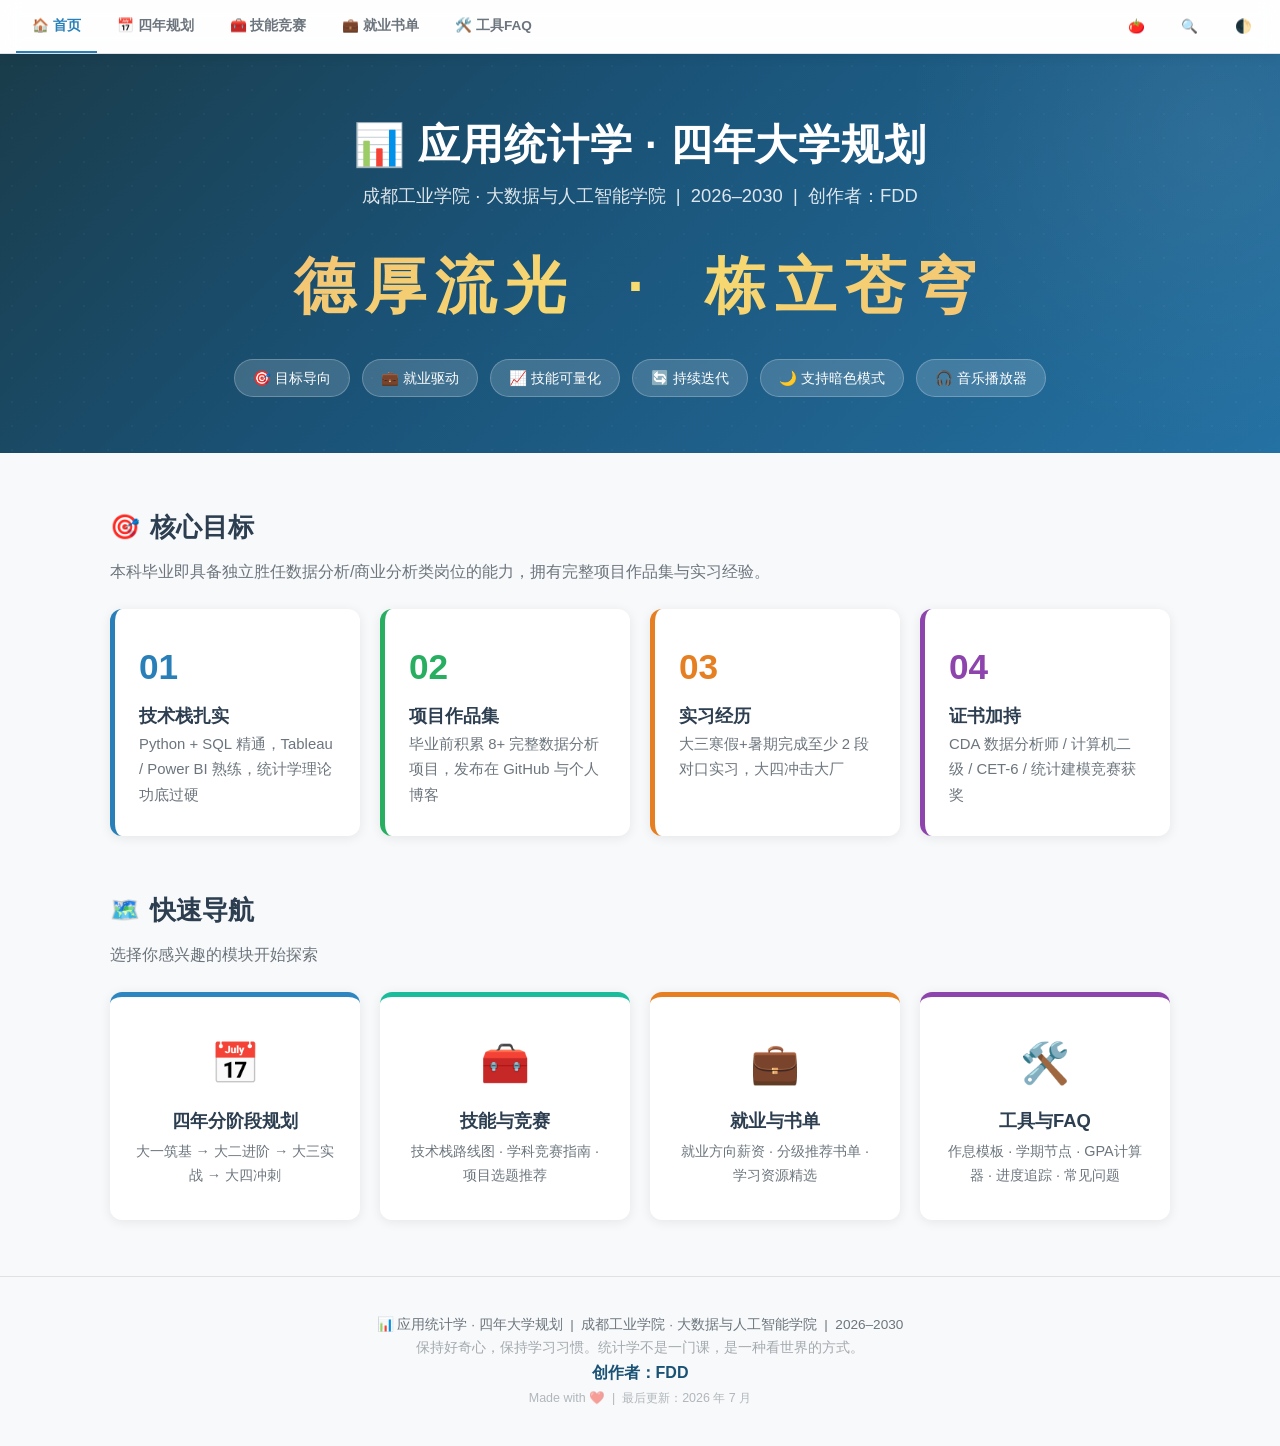
==== index.html @ 623416ef "替换YouTube音乐播放器为番茄钟 — 国内可用 - 删除 js/music-player.js（YouTube 国内被墙） - 新增 js/pomodoro.js：25min专注+5min短休+1" ====
<!DOCTYPE html>
<html lang="zh-CN" data-theme="light">
<head>
<meta charset="UTF-8">
<meta name="viewport" content="width=device-width, initial-scale=1.0">
<title>首页 | 成都工业学院 · 应用统计学四年规划</title>
<meta name="description" content="成都工业学院应用统计学专业四年大学规划，涵盖课程、技能、竞赛、就业等全方位规划">
<meta property="og:title" content="应用统计学四年规划 | CDTU">
<meta property="og:description" content="成都工业学院应用统计学专业四年大学规划">
<meta property="og:type" content="website">
<meta name="theme-color" content="#1a5276">
<link rel="manifest" href="manifest.json">
<link rel="icon" href="data:image/svg+xml,%3Csvg xmlns=%22http://www.w3.org/2000/svg%22 viewBox=%220 0 32 32%22%3E%3Ctext y=%2226%22 font-size=%2226%22%3E📊%3C/text%3E%3C/svg%3E">
<link rel="stylesheet" href="css/base.css">
<link rel="stylesheet" href="css/components.css">
<link rel="stylesheet" href="css/animations.css">
<script>(function(){var t=localStorage.getItem("cdtu-theme")||(window.matchMedia("(prefers-color-scheme: dark)").matches?"dark":"light");document.documentElement.setAttribute("data-theme",t);})()</script>
</head>
<body data-page="home">
<a href="#main-content" class="skip-link">跳到主要内容</a>
<nav class="nav" id="app-nav"></nav>
<div id="app-reading-bar"></div>
<main id="main-content">
<div id="app-breadcrumb"></div>

<header class="hero">
  <h1>📊 应用统计学 · 四年大学规划</h1>
  <p class="subtitle">成都工业学院 · 大数据与人工智能学院 &nbsp;|&nbsp; 2026–2030 &nbsp;|&nbsp; 创作者：FDD</p>
  <div class="motto">德厚流光 &nbsp;·&nbsp; 栋立苍穹</div>
  <div class="badge-row">
    <span class="badge">🎯 目标导向</span>
    <span class="badge">💼 就业驱动</span>
    <span class="badge">📈 技能可量化</span>
    <span class="badge">🔄 持续迭代</span>
    <span class="badge">🌙 支持暗色模式</span>
    <span class="badge">🎧 音乐播放器</span>
  </div>
</header>

<div class="container">

<section>
  <div class="section-title reveal" data-animate="fade-in-up"><span class="icon">🎯</span> 核心目标</div>
  <p class="section-desc reveal" data-animate="fade-in-up">本科毕业即具备独立胜任数据分析/商业分析类岗位的能力，拥有完整项目作品集与实习经验。</p>
  <div class="goal-grid">
    <div class="goal-card reveal" data-animate="fade-in-up">
      <div class="num">01</div><h3>技术栈扎实</h3>
      <p>Python + SQL 精通，Tableau / Power BI 熟练，统计学理论功底过硬</p>
    </div>
    <div class="goal-card reveal" data-animate="fade-in-up" style="border-left-color:#27ae60;">
      <div class="num" style="color:#27ae60;">02</div><h3>项目作品集</h3>
      <p>毕业前积累 8+ 完整数据分析项目，发布在 GitHub 与个人博客</p>
    </div>
    <div class="goal-card reveal" data-animate="fade-in-up" style="border-left-color:#e67e22;">
      <div class="num" style="color:#e67e22;">03</div><h3>实习经历</h3>
      <p>大三寒假+暑期完成至少 2 段对口实习，大四冲击大厂</p>
    </div>
    <div class="goal-card reveal" data-animate="fade-in-up" style="border-left-color:#8e44ad;">
      <div class="num" style="color:#8e44ad;">04</div><h3>证书加持</h3>
      <p>CDA 数据分析师 / 计算机二级 / CET-6 / 统计建模竞赛获奖</p>
    </div>
  </div>
</section>

<section>
  <div class="section-title reveal" data-animate="fade-in-up"><span class="icon">🗺️</span> 快速导航</div>
  <p class="section-desc reveal" data-animate="fade-in-up">选择你感兴趣的模块开始探索</p>
  <div class="page-links">
    <a href="plan.html" class="page-link-card reveal" data-animate="fade-in-up" style="border-top-color:var(--year1)">
      <span class="pl-icon">📅</span><h3>四年分阶段规划</h3>
      <p>大一筑基 → 大二进阶 → 大三实战 → 大四冲刺</p>
    </a>
    <a href="skills.html" class="page-link-card reveal" data-animate="fade-in-up" style="border-top-color:var(--year2)">
      <span class="pl-icon">🧰</span><h3>技能与竞赛</h3>
      <p>技术栈路线图 · 学科竞赛指南 · 项目选题推荐</p>
    </a>
    <a href="career.html" class="page-link-card reveal" data-animate="fade-in-up" style="border-top-color:var(--year3)">
      <span class="pl-icon">💼</span><h3>就业与书单</h3>
      <p>就业方向薪资 · 分级推荐书单 · 学习资源精选</p>
    </a>
    <a href="tools.html" class="page-link-card reveal" data-animate="fade-in-up" style="border-top-color:var(--year4)">
      <span class="pl-icon">🛠️</span><h3>工具与FAQ</h3>
      <p>作息模板 · 学期节点 · GPA计算器 · 进度追踪 · 常见问题</p>
    </a>
  </div>
</section>

</div>
</main>

<div id="app-footer"></div>
<div id="app-back-top"></div>
<div id="app-search-overlay"></div>
<div id="app-pomodoro-panel"></div>

<script src="js/utils.js"></script>
<script src="js/theme.js"></script>
<script src="js/navigation.js"></script>
<script src="js/components.js"></script>
<script src="js/animations.js"></script>
<script src="js/search-index.js"></script>
<script src="js/pomodoro.js" defer></script>
<script src="js/app.js"></script>
</body>
</html>
---- css/base.css ----
/* ═══════════════════════════════════════════
   base.css — CSS Variables, Reset, Typography
   CDTU 应用统计学四年规划 | FDD
   ═══════════════════════════════════════════ */

/* ── CSS Custom Properties ── */
:root {
  --primary: #1a5276;
  --primary-light: #2980b9;
  --accent: #e67e22;
  --accent-light: #f0b27a;
  --bg: #f8f9fa;
  --card-bg: #fff;
  --text: #2c3e50;
  --text-muted: #6c757d;
  --border: #dee2e6;
  --success: #27ae60;
  --danger: #e74c3c;
  --year1: #2e86c1;
  --year2: #1abc9c;
  --year3: #e67e22;
  --year4: #8e44ad;
  --radius: 12px;
  --shadow: 0 2px 12px rgba(0,0,0,.08);
  --shadow-lg: 0 8px 32px rgba(0,0,0,.12);
  --nav-height: 52px;
}

[data-theme="dark"] {
  --bg: #1a1a2e;
  --card-bg: #16213e;
  --text: #e0e0e0;
  --text-muted: #a0a0b0;
  --border: #2a2a4a;
  --shadow: 0 2px 12px rgba(0,0,0,.3);
  --shadow-lg: 0 8px 32px rgba(0,0,0,.5);
}

/* ── Reset ── */
*, *::before, *::after { margin: 0; padding: 0; box-sizing: border-box; }
html { scroll-behavior: smooth; }

body {
  font-family: -apple-system, BlinkMacSystemFont, "Segoe UI", "PingFang SC",
    "Hiragino Sans GB", "Microsoft YaHei", "Helvetica Neue", Arial, sans-serif;
  background: var(--bg);
  color: var(--text);
  line-height: 1.7;
  transition: background .3s, color .3s;
}

/* ── Typography ── */
h1, h2, h3, h4, h5, h6 { line-height: 1.3; }
a { color: var(--primary-light); text-decoration: none; }
a:hover { text-decoration: underline; }
strong { font-weight: 700; }

/* ── Container ── */
.container { max-width: 1100px; margin: 0 auto; padding: 0 20px; }

/* ── Utility ── */
.text-muted { color: var(--text-muted); }
.text-center { text-align: center; }
.sr-only { position: absolute; width: 1px; height: 1px; overflow: hidden; clip: rect(0,0,0,0); white-space: nowrap; border: 0; }
.skip-link { position: absolute; top: -100px; left: 8px; background: var(--primary); color: #fff; padding: 8px 16px; z-index: 9999; border-radius: 0 0 8px 8px; }
.skip-link:focus { top: 0; }
.page-enter { animation: fadeIn 0.35s ease-out; }

/* ── Skeleton Screen ── */
.skeleton {
  background: linear-gradient(90deg, var(--border) 25%, transparent 50%, var(--border) 75%);
  background-size: 200% 100%;
  animation: skeleton-shimmer 1.5s infinite;
  border-radius: 8px;
}

/* ── Print ── */
@media print {
  .nav, .theme-toggle, #app-back-top, #app-reading-bar, #app-search-overlay,
  .pomodoro-toggle, #app-pomodoro-panel, .hamburger-btn { display: none !important; }
  .hero { padding: 24px; }
  .tab-btn:not(.active) { display: none; }
  .tab-panel { display: block !important; margin-bottom: 24px; }
  .year-card, .comp-card, .career-card, .goal-card, .res-card, .sem-card,
  .book-card, .idea-card { box-shadow: none; border: 1px solid #ddd; break-inside: avoid; }
  .faq-a { max-height: none !important; }
  body { font-size: 11px; }
}

/* ── Reduced Motion ── */
@media (prefers-reduced-motion: reduce) {
  *, *::before, *::after {
    animation-duration: 0.01ms !important;
    animation-iteration-count: 1 !important;
    transition-duration: 0.01ms !important;
  }
  html { scroll-behavior: auto; }
}
---- css/components.css ----
/* ═══════════════════════════════════════════
   components.css — All Component Styles
   CDTU 应用统计学四年规划 | FDD
   ═══════════════════════════════════════════ */

/* ── Theme Toggle ── */
.theme-toggle {
  position: relative;
  width: 42px; height: 42px; border-radius: 50%; border: 2px solid var(--border);
  background: var(--card-bg);
  font-size: 1.1rem; cursor: pointer; transition: all .25s;
  display: flex; align-items: center; justify-content: center;
}
.theme-toggle:hover { transform: scale(1.1); border-color: var(--primary-light); }

/* ── Navigation ── */
.nav {
  position: sticky; top: 0; z-index: 100;
  background: rgba(255,255,255,.85);
  border-bottom: 1px solid var(--border);
  padding: 0 16px; display: flex; align-items: center; gap: 4px;
  box-shadow: var(--shadow);
  backdrop-filter: blur(10px);
  -webkit-backdrop-filter: blur(10px);
}
[data-theme="dark"] .nav { background: rgba(22,33,62,.88); }

.nav-inner {
  display: flex; gap: 4px; overflow-x: auto; flex: 1;
  scrollbar-width: none;
}
.nav-inner::-webkit-scrollbar { display: none; }

.nav a, .nav .nav-btn {
  display: flex; align-items: center; gap: 6px;
  padding: 14px 16px; font-size: .85rem; font-weight: 600;
  color: var(--text-muted); text-decoration: none; white-space: nowrap;
  border-bottom: 2px solid transparent; transition: all .2s;
  background: none; border-top: none; border-left: none; border-right: none;
  cursor: pointer; font-family: inherit;
}
.nav a:hover, .nav a.active,
.nav .nav-btn:hover { color: var(--primary-light); border-bottom-color: var(--primary-light); }

.nav-actions { display: flex; align-items: center; gap: 8px; padding-left: 8px; }

/* Hamburger */
.hamburger-btn {
  display: none; width: 42px; height: 42px; border: none; background: none;
  font-size: 1.3rem; cursor: pointer; color: var(--text); padding: 6px;
}
@media (max-width: 768px) {
  .hamburger-btn { display: flex; align-items: center; justify-content: center; }
  .nav { flex-wrap: wrap; }
  .nav-inner {
    display: none; flex-direction: column; width: 100%;
    padding: 0 0 8px 0; gap: 0;
  }
  .nav-inner.open { display: flex; }
  .nav a, .nav .nav-btn { border-bottom: none; border-left: 2px solid transparent; }
  .nav a.active { border-left-color: var(--primary-light); }
  .nav-actions { margin-left: auto; }
}

/* ── Pomodoro Timer ── */
.pomodoro-toggle {
  width: 42px; height: 42px; border-radius: 50%; border: 2px solid var(--border);
  background: var(--card-bg);
  font-size: 1.1rem; cursor: pointer; transition: all .25s;
  display: flex; align-items: center; justify-content: center;
  position: relative;
}
.pomodoro-toggle:hover { transform: scale(1.1); border-color: var(--danger); }
.pomodoro-toggle.pomodoro-running {
  border-color: var(--danger);
  animation: pomodoro-pulse 2s ease-in-out infinite;
}
@keyframes pomodoro-pulse {
  0%, 100% { box-shadow: 0 0 0 0 rgba(231,76,60,.4); }
  50% { box-shadow: 0 0 0 10px rgba(231,76,60,0); }
}

/* Panel */
#app-pomodoro-panel {
  position: fixed; bottom: 80px; right: 20px; z-index: 500;
  width: 340px; max-width: calc(100vw - 40px);
}
#app-pomodoro-panel.open .pomodoro-panel-inner {
  transform: translateY(0) scale(1);
  opacity: 1; visibility: visible;
}
.pomodoro-panel-inner {
  background: var(--card-bg); border-radius: var(--radius);
  box-shadow: var(--shadow-lg); border: 1px solid var(--border);
  padding: 20px;
  transform: translateY(20px) scale(.95);
  opacity: 0; visibility: hidden;
  transition: all .3s cubic-bezier(.4,0,.2,1);
}

.pomodoro-panel-header {
  display: flex; justify-content: space-between; align-items: center;
  margin-bottom: 16px;
}
.pomodoro-panel-header h3 { font-size: 1.05rem; display: flex; align-items: center; gap: 8px; }
.pomodoro-close {
  width: 32px; height: 32px; border-radius: 50%; border: none;
  background: var(--border); cursor: pointer; font-size: 1rem;
  display: flex; align-items: center; justify-content: center;
  transition: background .2s;
}
.pomodoro-close:hover { background: var(--danger); color: #fff; }

/* Timer Ring */
.pomodoro-ring-wrap {
  position: relative; width: 160px; height: 160px;
  margin: 0 auto 16px;
}
.pomodoro-ring-svg {
  width: 100%; height: 100%;
  transform: rotate(-90deg);
}
.pomodoro-ring-bg {
  fill: none; stroke: var(--border); stroke-width: 8;
}
.pomodoro-ring-fill {
  fill: none;
  stroke: var(--danger);
  stroke-width: 8;
  stroke-linecap: round;
  stroke-dasharray: 534;
  stroke-dashoffset: calc(534 * (1 - var(--progress, 100%) / 100));
  transition: stroke-dashoffset 1s linear;
}
.pomodoro-time {
  position: absolute; top: 50%; left: 50%;
  transform: translate(-50%, -50%);
  font-size: 2rem; font-weight: 800;
  font-variant-numeric: tabular-nums;
  color: var(--text);
}
.pomodoro-label {
  text-align: center; font-size: .85rem; font-weight: 600;
  color: var(--text-muted); margin-top: -8px; margin-bottom: 12px;
}

/* Mode buttons */
.pomodoro-modes {
  display: flex; gap: 6px; margin-bottom: 14px;
}
.pomodoro-mode-btn {
  flex: 1; padding: 8px 6px; border-radius: 8px;
  border: 1px solid var(--border); background: transparent;
  color: var(--text-muted); cursor: pointer;
  font-size: .78rem; font-weight: 600; transition: all .2s;
  font-family: inherit; text-align: center;
}
.pomodoro-mode-btn:hover { border-color: var(--primary-light); color: var(--primary-light); }
.pomodoro-mode-btn.active {
  background: var(--danger); color: #fff; border-color: var(--danger);
}

/* Controls */
.pomodoro-controls {
  display: flex; align-items: center; gap: 10px; justify-content: center;
}
.pomodoro-main-btn {
  padding: 10px 32px; border-radius: 99px; border: none;
  background: var(--danger); color: #fff; font-size: 1rem;
  font-weight: 700; cursor: pointer; transition: all .2s;
  font-family: inherit;
}
.pomodoro-main-btn:hover { transform: scale(1.05); filter: brightness(1.1); }
.pomodoro-main-btn.running {
  background: var(--warning, #f39c12);
}
.pomodoro-skip-btn, .pomodoro-reset-btn {
  width: 40px; height: 40px; border-radius: 50%; border: 1px solid var(--border);
  background: var(--card-bg); color: var(--text-muted); cursor: pointer;
  font-size: 1.1rem; transition: all .2s;
  display: flex; align-items: center; justify-content: center;
}
.pomodoro-skip-btn:hover, .pomodoro-reset-btn:hover {
  border-color: var(--text-muted); color: var(--text);
}

/* Session counter */
.pomodoro-sessions {
  text-align: center; margin-top: 12px;
  font-size: 1.1rem; font-weight: 700; color: var(--danger);
}
.pomodoro-hint {
  text-align: center; margin-top: 4px;
  font-size: .75rem; color: var(--text-muted); opacity: .7;
}

@media (max-width: 640px) {
  #app-pomodoro-panel { width: calc(100vw - 32px); right: 8px; bottom: 72px; }
}

/* ── Hero ── */
.hero {
  background: linear-gradient(135deg, #1a3c4a 0%, #1a5276 40%, #2471a3 100%);
  color: #fff; padding: 64px 24px 56px; text-align: center;
  position: relative; overflow: hidden;
}
.hero::after {
  content: ''; position: absolute; top: -60%; right: -20%;
  width: 640px; height: 640px;
  background: radial-gradient(circle, rgba(255,255,255,.06) 0%, transparent 70%);
  border-radius: 50%;
}
.hero::before {
  content: ''; position: absolute; inset: 0;
  background-image: radial-gradient(circle, rgba(255,255,255,.03) 1px, transparent 1px);
  background-size: 24px 24px;
  z-index: 0;
}
.hero h1 { font-size: clamp(1.6rem, 4vw, 2.6rem); font-weight: 800; letter-spacing: .02em; position: relative; z-index: 1; }
.hero .subtitle { font-size: 1.15rem; opacity: .85; margin-top: 8px; position: relative; z-index: 1; }
.hero .motto {
  font-size: clamp(2.2rem, 6vw, 3.8rem); font-weight: 900;
  letter-spacing: .15em; margin-top: 24px;
  background: linear-gradient(135deg, #f0b27a, #f7dc6f, #f0b27a);
  -webkit-background-clip: text; -webkit-text-fill-color: transparent;
  background-clip: text;
  position: relative; z-index: 1;
  animation: shimmer 3s ease-in-out infinite;
}
@keyframes shimmer {
  0%, 100% { filter: brightness(1); }
  50% { filter: brightness(1.2); }
}
.hero .badge-row { margin-top: 20px; display: flex; justify-content: center; gap: 12px; flex-wrap: wrap; position: relative; z-index: 1; }
.hero .badge { background: rgba(255,255,255,.16); border: 1px solid rgba(255,255,255,.24); padding: 6px 18px; border-radius: 99px; font-size: .9rem; }

/* ── Section ── */
section { margin: 52px 0; scroll-margin-top: 60px; }
.section-title { font-size: 1.65rem; font-weight: 700; display: flex; align-items: center; gap: 10px; margin-bottom: 8px; }
.section-title .icon { font-size: 1.5rem; }
.section-desc { color: var(--text-muted); margin-bottom: 24px; }

/* ── Goal Cards ── */
.goal-grid { display: grid; grid-template-columns: repeat(auto-fit, minmax(240px, 1fr)); gap: 20px; }
.goal-card {
  background: var(--card-bg); border-radius: var(--radius); padding: 28px 24px;
  box-shadow: var(--shadow); border-left: 5px solid var(--primary-light);
  transition: transform .3s, box-shadow .3s;
}
.goal-card:hover { transform: translateY(-6px); box-shadow: var(--shadow-lg); }
.goal-card .num { font-size: 2.2rem; font-weight: 800; color: var(--primary-light); }
.goal-card h3 { margin: 8px 0 4px; font-size: 1.1rem; }
.goal-card p { color: var(--text-muted); font-size: .93rem; }

/* ── Page Link Cards (index) ── */
.page-links { display: grid; grid-template-columns: repeat(auto-fit, minmax(240px, 1fr)); gap: 20px; margin-top: 20px; }
.page-link-card {
  background: var(--card-bg); border-radius: var(--radius); padding: 32px 24px;
  box-shadow: var(--shadow); text-align: center; text-decoration: none;
  transition: transform .3s, box-shadow .3s; display: block; color: var(--text);
  border-top: 5px solid var(--primary-light);
}
.page-link-card:hover { transform: translateY(-6px); box-shadow: var(--shadow-lg); text-decoration: none; }
.page-link-card .pl-icon { font-size: 2.5rem; display: block; margin-bottom: 12px; }
.page-link-card h3 { font-size: 1.15rem; margin-bottom: 6px; color: var(--text); }
.page-link-card p { color: var(--text-muted); font-size: .9rem; }

/* ── Year Tabs ── */
.tabs { display: flex; gap: 0; margin-bottom: 0; flex-wrap: wrap; }
.tab-btn {
  flex: 1; min-width: 100px; padding: 14px 16px; border: none; cursor: pointer;
  font-size: .95rem; font-weight: 600; transition: all .25s;
  background: #e9ecef; color: var(--text-muted);
  font-family: inherit;
}
.tab-btn:first-child { border-radius: var(--radius) 0 0 var(--radius); }
.tab-btn:last-child { border-radius: 0 var(--radius) var(--radius) 0; }
.tab-btn.active { background: var(--primary); color: #fff; }
.tab-btn:not(.active):hover { background: #d6d9dd; }
[data-theme="dark"] .tab-btn { background: #2a2a4a; }
[data-theme="dark"] .tab-btn:not(.active):hover { background: #3a3a5a; }
.tab-panel { display: none; }
.tab-panel.active { display: block; }

.year-card {
  background: var(--card-bg); border-radius: 0 0 var(--radius) var(--radius);
  box-shadow: var(--shadow); padding: 36px 32px;
}
.year-card h2 { font-size: 1.45rem; font-weight: 700; margin-bottom: 6px; display: flex; align-items: center; gap: 8px; }
.year-card .year-tagline { color: var(--text-muted); margin-bottom: 24px; }
.year-dot { width: 14px; height: 14px; border-radius: 50%; display: inline-block; }
.block { margin-bottom: 28px; }
.block h4 { font-size: 1.05rem; font-weight: 700; margin-bottom: 10px; display: flex; align-items: center; gap: 6px; }
.block ul { list-style: none; padding-left: 0; }
.block ul li { position: relative; padding-left: 22px; margin-bottom: 7px; font-size: .95rem; color: #444; }
[data-theme="dark"] .block ul li { color: #c0c0d0; }
.block ul li::before { content: ''; position: absolute; left: 0; top: 8px; width: 8px; height: 8px; border-radius: 50%; background: var(--accent); }

.skill-row { display: flex; flex-wrap: wrap; gap: 10px; margin-top: 8px; }
.skill-tag { display: inline-block; padding: 4px 14px; border-radius: 99px; font-size: .85rem; font-weight: 500; background: #e8f4fd; color: #1a5276; }
[data-theme="dark"] .skill-tag { background: #1a3050; color: #8cb8d8; }
.skill-tag.hot { background: #fef3e2; color: #b8731f; }
[data-theme="dark"] .skill-tag.hot { background: #3a2810; color: #f0b27a; }

/* ── Timeline ── */
.timeline { position: relative; padding-left: 28px; }
.timeline::before { content: ''; position: absolute; left: 8px; top: 6px; bottom: 6px; width: 3px; background: var(--border); border-radius: 2px; }
.tl-item { position: relative; margin-bottom: 20px; }
.tl-item::before { content: ''; position: absolute; left: -28px; top: 6px; width: 14px; height: 14px; border-radius: 50%; background: var(--accent); border: 3px solid var(--card-bg); box-shadow: 0 0 0 2px var(--accent); }
.tl-item .tl-title { font-weight: 700; font-size: .98rem; }
.tl-item .tl-desc { color: var(--text-muted); font-size: .88rem; margin-top: 2px; }
.tl-sub { font-size: .82rem; color: var(--text-muted); margin-left: 8px; font-weight: 400; }

/* ── Tech Table ── */
.tech-table { width: 100%; border-collapse: collapse; background: var(--card-bg); border-radius: var(--radius); overflow: hidden; box-shadow: var(--shadow); }
.tech-table th, .tech-table td { padding: 12px 16px; text-align: left; border-bottom: 1px solid var(--border); font-size: .92rem; }
.tech-table th { background: var(--primary); color: #fff; font-weight: 600; white-space: nowrap; }
.tech-table td { vertical-align: top; }
.tech-table .cat { font-weight: 700; color: var(--primary); white-space: nowrap; }
.tech-table tr:hover td { background: #f8f9fa; }
[data-theme="dark"] .tech-table tr:hover td { background: #1a1a3e; }

/* ── Career ── */
.career-grid { display: grid; grid-template-columns: repeat(auto-fit, minmax(300px, 1fr)); gap: 20px; }
.career-card { background: var(--card-bg); border-radius: var(--radius); padding: 28px 24px; box-shadow: var(--shadow); transition: transform .3s, box-shadow .3s; }
.career-card:hover { transform: translateY(-6px); box-shadow: var(--shadow-lg); }
.career-card h3 { font-size: 1.15rem; margin-bottom: 4px; }
.career-card .salary { color: var(--accent); font-weight: 700; font-size: .95rem; margin-bottom: 10px; }
.career-card p { color: var(--text-muted); font-size: .9rem; }
.career-card .tags { margin-top: 12px; display: flex; flex-wrap: wrap; gap: 6px; }

/* ── Checklist ── */
.checklist { list-style: none; }
.checklist li { display: flex; align-items: flex-start; gap: 10px; padding: 10px 0; border-bottom: 1px solid var(--border); font-size: .95rem; }
.checklist li .chk { flex-shrink: 0; width: 22px; height: 22px; border-radius: 6px; background: var(--success); color: #fff; display: flex; align-items: center; justify-content: center; font-size: .8rem; margin-top: 2px; }
.checklist li .chk.off { background: #e9ecef; color: #adb5bd; }

/* ── Resource Grid ── */
.res-grid { display: grid; grid-template-columns: repeat(auto-fit, minmax(280px, 1fr)); gap: 16px; }
.res-card { background: var(--card-bg); border-radius: var(--radius); padding: 20px 22px; box-shadow: var(--shadow); transition: transform .3s; }
.res-card:hover { transform: translateY(-4px); box-shadow: var(--shadow-lg); }
.res-card h4 { font-size: 1rem; margin-bottom: 6px; }
.res-card .r-src { color: var(--accent); font-size: .82rem; font-weight: 600; margin-bottom: 6px; }
.res-card p { color: var(--text-muted); font-size: .88rem; }

/* ── Semester Grid ── */
.sem-grid { display: grid; grid-template-columns: repeat(auto-fit, minmax(240px, 1fr)); gap: 14px; }
.sem-card { background: var(--card-bg); border-radius: var(--radius); padding: 18px 20px; box-shadow: var(--shadow); border-top: 4px solid var(--primary); transition: transform .3s; }
.sem-card:hover { transform: translateY(-4px); box-shadow: var(--shadow-lg); }
.sem-card.s1  { border-top-color: #2e86c1; } .sem-card.s2  { border-top-color: #3498db; }
.sem-card.s3  { border-top-color: #1abc9c; } .sem-card.s4  { border-top-color: #17a589; }
.sem-card.s5  { border-top-color: #e67e22; } .sem-card.s6  { border-top-color: #d35400; }
.sem-card.s7  { border-top-color: #8e44ad; } .sem-card.s8  { border-top-color: #6c3483; }
.sem-card .sem-label { font-weight: 800; font-size: .85rem; margin-bottom: 4px; color: var(--text-muted); text-transform: uppercase; letter-spacing: .05em; }
.sem-card h4 { font-size: 1.05rem; margin-bottom: 8px; }
.sem-card ul { list-style: none; padding: 0; }
.sem-card ul li { font-size: .85rem; color: #555; padding: 3px 0; padding-left: 16px; position: relative; }
[data-theme="dark"] .sem-card ul li { color: #c0c0d0; }
.sem-card ul li::before { content: '→'; position: absolute; left: 0; color: var(--accent); font-size: .75rem; top: 4px; }

/* ── Competition Cards ── */
.comp-grid { display: grid; grid-template-columns: repeat(auto-fit, minmax(300px, 1fr)); gap: 20px; }
.comp-card { background: var(--card-bg); border-radius: var(--radius); padding: 24px; box-shadow: var(--shadow); border-top: 4px solid var(--accent); transition: transform .3s; }
.comp-card:hover { transform: translateY(-6px); box-shadow: var(--shadow-lg); }
.comp-card h4 { font-size: 1.1rem; margin-bottom: 4px; }
.comp-card .comp-time { font-size: .85rem; color: var(--accent); font-weight: 600; margin-bottom: 8px; }
.comp-card ul { list-style: none; padding: 0; }
.comp-card ul li { font-size: .88rem; color: var(--text-muted); padding: 2px 0; padding-left: 16px; position: relative; }
.comp-card ul li::before { content: '•'; position: absolute; left: 0; color: var(--accent); }

/* ── Book Grid ── */
.book-grid { display: grid; grid-template-columns: repeat(auto-fit, minmax(260px, 1fr)); gap: 16px; }
.book-card { background: var(--card-bg); border-radius: var(--radius); padding: 18px 20px; box-shadow: var(--shadow); display: flex; gap: 14px; transition: transform .3s; }
.book-card:hover { transform: translateY(-4px); box-shadow: var(--shadow-lg); }
.book-card .book-level { flex-shrink: 0; width: 42px; height: 42px; border-radius: 50%; display: flex; align-items: center; justify-content: center; font-weight: 800; font-size: .85rem; color: #fff; }
.book-card .book-level.l1 { background: #27ae60; } .book-card .book-level.l2 { background: #2980b9; } .book-card .book-level.l3 { background: #8e44ad; }
.book-card h4 { font-size: .95rem; margin-bottom: 2px; }
.book-card .book-author { font-size: .82rem; color: var(--text-muted); }
.book-card .book-note { font-size: .82rem; color: var(--accent); margin-top: 4px; }

/* ── Project Ideas ── */
.idea-grid { display: grid; grid-template-columns: repeat(auto-fit, minmax(300px, 1fr)); gap: 16px; }
.idea-card { background: var(--card-bg); border-radius: var(--radius); padding: 20px 22px; box-shadow: var(--shadow); border-left: 4px solid var(--success); transition: transform .3s; }
.idea-card:hover { transform: translateY(-4px); box-shadow: var(--shadow-lg); }
.idea-card h4 { font-size: 1rem; margin-bottom: 4px; }
.idea-card .idea-diff { font-size: .78rem; color: var(--accent); font-weight: 600; margin-bottom: 6px; }
.idea-card p { font-size: .87rem; color: var(--text-muted); }

/* ── FAQ ── */
.faq-item { background: var(--card-bg); border-radius: var(--radius); margin-bottom: 12px; box-shadow: var(--shadow); overflow: hidden; transition: box-shadow .3s; }
.faq-item:hover { box-shadow: var(--shadow-lg); }
.faq-q { padding: 16px 20px; font-weight: 700; cursor: pointer; display: flex; justify-content: space-between; align-items: center; font-size: .98rem; user-select: none; }
.faq-q:hover { background: #f8f9fa; }
[data-theme="dark"] .faq-q:hover { background: #1a1a3e; }
.faq-q .arrow { transition: transform .3s; font-size: .8rem; }
.faq-item.open .faq-q .arrow { transform: rotate(180deg); }
.faq-a { padding: 0 20px; max-height: 0; overflow: hidden; transition: max-height .35s, padding .35s; color: var(--text-muted); font-size: .92rem; }
.faq-item.open .faq-a { padding: 0 20px 16px; max-height: 500px; }

/* ── Weekly Schedule ── */
.schedule-table { width: 100%; border-collapse: collapse; background: var(--card-bg); border-radius: var(--radius); overflow: hidden; box-shadow: var(--shadow); }
.schedule-table th, .schedule-table td { padding: 10px 12px; text-align: center; border: 1px solid var(--border); font-size: .85rem; }
.schedule-table th { background: var(--primary); color: #fff; }
.schedule-table .time-col { background: #e8f4fd; font-weight: 600; text-align: right; }
[data-theme="dark"] .schedule-table .time-col { background: #1a3050; }
.schedule-table .class-cell { background: #e8f8f5; }
[data-theme="dark"] .schedule-table .class-cell { background: #1a3a30; }
.schedule-table .self-cell { background: #fef9e7; }
[data-theme="dark"] .schedule-table .self-cell { background: #3a3410; }
.schedule-table .project-cell { background: #fdedec; }
[data-theme="dark"] .schedule-table .project-cell { background: #3a1818; }

/* ── Progress Bar ── */
.progress-wrap { background: #e9ecef; border-radius: 99px; height: 10px; margin: 8px 0 16px; overflow: hidden; }
[data-theme="dark"] .progress-wrap { background: #2a2a4a; }
.progress-fill { height: 100%; border-radius: 99px; transition: width .6s; }
.prog-label { display: flex; justify-content: space-between; font-size: .82rem; margin-bottom: 2px; }
.prog-label strong { color: var(--primary); }

/* ── Footer ── */
footer { text-align: center; padding: 36px 20px; color: var(--text-muted); font-size: .85rem; border-top: 1px solid var(--border); margin-top: 56px; }

/* ── Reading Progress Bar ── */
.reading-bar {
  position: fixed; top: 0; left: 0; height: 3px;
  background: linear-gradient(90deg, var(--primary-light), var(--accent), var(--year4));
  z-index: 9999; transition: width .1s linear;
}

/* ── Back to Top ── */
.back-to-top {
  position: fixed; bottom: 24px; right: 24px; z-index: 400;
  width: 44px; height: 44px; border-radius: 50%; border: none;
  background: var(--primary-light); color: #fff;
  font-size: 1.2rem; cursor: pointer;
  opacity: 0; visibility: hidden; transform: translateY(10px);
  transition: all .3s; box-shadow: var(--shadow-lg);
}
.back-to-top.visible { opacity: 1; visibility: visible; transform: translateY(0); }
.back-to-top:hover { transform: translateY(-3px); filter: brightness(1.1); }

/* ── Breadcrumbs ── */
.breadcrumb { padding: 14px 0 0; font-size: .85rem; color: var(--text-muted); }
.breadcrumb a { color: var(--text-muted); text-decoration: none; }
.breadcrumb a:hover { color: var(--primary-light); }
.breadcrumb .sep { margin: 0 6px; opacity: .5; }

/* ── Search Overlay ── */
.search-overlay {
  position: fixed; inset: 0; z-index: 9998;
  background: rgba(0,0,0,.6);
  backdrop-filter: blur(4px);
  -webkit-backdrop-filter: blur(4px);
  display: flex; align-items: flex-start; justify-content: center;
  padding-top: 15vh;
  opacity: 0; visibility: hidden;
  transition: opacity .2s, visibility .2s;
}
.search-overlay.open { opacity: 1; visibility: visible; }
.search-box {
  width: 560px; max-width: 90vw;
  background: var(--card-bg); border-radius: var(--radius);
  box-shadow: var(--shadow-lg); overflow: hidden;
}
.search-input-wrap {
  display: flex; align-items: center; gap: 10px;
  padding: 16px 20px; border-bottom: 1px solid var(--border);
}
.search-input-wrap input {
  flex: 1; border: none; background: none; font-size: 1.1rem;
  color: var(--text); outline: none; font-family: inherit;
}
.search-input-wrap input::placeholder { color: var(--text-muted); }
.search-input-wrap .search-icon { font-size: 1.2rem; flex-shrink: 0; }
.search-close {
  width: 32px; height: 32px; border-radius: 6px; border: none;
  background: var(--border); cursor: pointer; font-size: 1rem;
  display: flex; align-items: center; justify-content: center;
  transition: background .2s; flex-shrink: 0;
}
.search-close:hover { background: var(--danger); color: #fff; }
.search-hint {
  padding: 4px 8px; border-radius: 4px; background: var(--border);
  font-size: .72rem; color: var(--text-muted); flex-shrink: 0;
}
.search-results { max-height: 400px; overflow-y: auto; }
.search-result {
  display: block; padding: 14px 20px; border-bottom: 1px solid var(--border);
  text-decoration: none; color: var(--text); transition: background .15s;
}
.search-result:hover, .search-result.focused { background: #f8f9fa; text-decoration: none; }
[data-theme="dark"] .search-result:hover, [data-theme="dark"] .search-result.focused { background: #1a1a3e; }
.search-result .sr-title { font-weight: 700; font-size: .95rem; }
.search-result .sr-snippet { font-size: .82rem; color: var(--text-muted); margin-top: 2px; }
.search-result .sr-page { font-size: .75rem; color: var(--accent); margin-top: 2px; }
.search-empty { padding: 32px 20px; text-align: center; color: var(--text-muted); }

/* ── Interactive Tracker ── */
.tracker-summary { margin-bottom: 20px; }
.tracker-stats { font-size: .9rem; color: var(--text-muted); margin-top: 4px; }
.tracker-list { list-style: none; }
.tracker-item {
  display: flex; align-items: flex-start; gap: 12px;
  padding: 12px 0; border-bottom: 1px solid var(--border);
  cursor: pointer; transition: background .15s;
}
.tracker-item:hover { background: #f8f9fa; }
[data-theme="dark"] .tracker-item:hover { background: #1a1a3e; }
.tracker-check {
  flex-shrink: 0; width: 24px; height: 24px; border-radius: 6px;
  border: 2px solid var(--border); display: flex; align-items: center;
  justify-content: center; transition: all .2s; margin-top: 1px;
  font-size: .8rem; color: transparent;
}
.tracker-item.done .tracker-check {
  background: var(--success); border-color: var(--success); color: #fff;
}
.tracker-item.done .tracker-text { text-decoration: line-through; opacity: .6; }
.tracker-text { font-size: .93rem; }
.tracker-text small { display: block; color: var(--text-muted); font-size: .8rem; margin-top: 2px; }
.tracker-add { margin-top: 16px; display: flex; gap: 8px; }
.tracker-add input {
  flex: 1; padding: 10px 14px; border: 1px solid var(--border);
  border-radius: 8px; background: var(--card-bg); color: var(--text);
  font-size: .9rem; font-family: inherit;
}
.tracker-add button {
  padding: 10px 18px; border: none; border-radius: 8px;
  background: var(--primary-light); color: #fff;
  font-weight: 600; cursor: pointer; transition: filter .2s;
  font-family: inherit; white-space: nowrap;
}
.tracker-add button:hover { filter: brightness(1.1); }

/* ── GPA Calculator ── */
.gpa-calc { background: var(--card-bg); border-radius: var(--radius); box-shadow: var(--shadow); padding: 24px; }
.gpa-table { width: 100%; border-collapse: collapse; margin-bottom: 16px; }
.gpa-table th, .gpa-table td { padding: 10px 12px; border-bottom: 1px solid var(--border); font-size: .9rem; }
.gpa-table th { background: var(--primary-light); color: #fff; text-align: left; font-weight: 600; }
.gpa-table th:last-child { text-align: center; }
.gpa-table input, .gpa-table select {
  width: 100%; padding: 6px 10px; border: 1px solid var(--border);
  border-radius: 6px; background: var(--bg); color: var(--text);
  font-size: .9rem; font-family: inherit;
}
.gpa-table td:last-child { text-align: center; }
.gpa-del-btn {
  padding: 4px 12px; border: none; border-radius: 6px;
  background: var(--danger); color: #fff; cursor: pointer;
  font-size: .8rem; transition: filter .2s;
}
.gpa-del-btn:hover { filter: brightness(1.1); }
.gpa-add-btn, .gpa-reset-btn {
  padding: 10px 18px; border: none; border-radius: 8px;
  font-weight: 600; cursor: pointer; transition: filter .2s;
  font-family: inherit; font-size: .9rem;
}
.gpa-add-btn { background: var(--primary-light); color: #fff; margin-right: 8px; }
.gpa-add-btn:hover { filter: brightness(1.1); }
.gpa-reset-btn { background: var(--border); color: var(--text); }
.gpa-result {
  margin-top: 20px; padding: 20px; background: linear-gradient(135deg, var(--primary), var(--primary-light));
  color: #fff; border-radius: var(--radius); text-align: center;
}
.gpa-result .gpa-value { font-size: 3rem; font-weight: 900; }
.gpa-result .gpa-label { font-size: .9rem; opacity: .8; margin-top: 4px; }
.gpa-legend { margin-top: 16px; font-size: .82rem; color: var(--text-muted); }
.gpa-legend table { width: 100%; max-width: 400px; margin: 8px auto 0; border-collapse: collapse; }
.gpa-legend td { padding: 4px 10px; border-bottom: 1px solid var(--border); }
.gpa-preload { margin-top: 12px; text-align: center; }
.gpa-preload button {
  padding: 6px 14px; border: 1px solid var(--accent); border-radius: 6px;
  background: transparent; color: var(--accent); cursor: pointer;
  font-size: .82rem; font-family: inherit; transition: all .2s;
}
.gpa-preload button:hover { background: var(--accent); color: #fff; }

/* ── Skill Checklist ── */
.skill-checklist { }
.skill-cat { margin-bottom: 24px; }
.skill-cat h4 { font-size: 1.05rem; margin-bottom: 10px; display: flex; align-items: center; gap: 8px; }
.skill-cat .cat-prog { font-size: .8rem; color: var(--text-muted); font-weight: 400; }
.skill-items { display: flex; flex-wrap: wrap; gap: 8px; }
.skill-chk {
  padding: 8px 16px; border: 1px solid var(--border); border-radius: 99px;
  cursor: pointer; font-size: .85rem; transition: all .2s; user-select: none;
  display: flex; align-items: center; gap: 6px;
}
.skill-chk:hover { border-color: var(--primary-light); }
.skill-chk.checked { background: var(--success); color: #fff; border-color: var(--success); }

/* ── Mobile ── */
@media (max-width: 640px) {
  .hero h1 { font-size: 1.5rem; }
  .hero .badge-row { gap: 8px; }
  .hero .badge { font-size: .78rem; padding: 4px 12px; }
  .tabs { flex-direction: column; }
  .tab-btn { border-radius: 0 !important; }
  .year-card { padding: 24px 18px; }
  .nav a, .nav .nav-btn { padding: 10px 12px; font-size: .78rem; }
  .schedule-table { font-size: .7rem; }
  .schedule-table th, .schedule-table td { padding: 6px 4px; }
  .gpa-table { font-size: .78rem; }
  .gpa-table th, .gpa-table td { padding: 6px 8px; }
  #app-pomodoro-panel { width: calc(100vw - 32px); right: 8px; bottom: 72px; }
  .search-box { max-width: 95vw; }
}

/* ── Tablet ── */
@media (min-width: 641px) and (max-width: 1024px) {
  .hero { padding: 48px 20px 40px; }
}
---- css/animations.css ----
/* ═══════════════════════════════════════════
   animations.css — Keyframes & Reveal classes
   CDTU 应用统计学四年规划 | FDD
   ═══════════════════════════════════════════ */

@keyframes fadeInUp {
  from { opacity: 0; transform: translateY(30px); }
  to   { opacity: 1; transform: translateY(0); }
}
@keyframes fadeIn {
  from { opacity: 0; }
  to   { opacity: 1; }
}
@keyframes fadeInDown {
  from { opacity: 0; transform: translateY(-20px); }
  to   { opacity: 1; transform: translateY(0); }
}
@keyframes slideInLeft {
  from { opacity: 0; transform: translateX(-40px); }
  to   { opacity: 1; transform: translateX(0); }
}
@keyframes slideInRight {
  from { opacity: 0; transform: translateX(40px); }
  to   { opacity: 1; transform: translateX(0); }
}
@keyframes scaleIn {
  from { opacity: 0; transform: scale(0.85); }
  to   { opacity: 1; transform: scale(1); }
}
@keyframes skeleton-shimmer {
  0%   { background-position: -200% 0; }
  100% { background-position: 200% 0; }
}

/* Applied by Intersection Observer */
.reveal { opacity: 0; }
.reveal.fade-in-up     { animation: fadeInUp     0.6s ease-out forwards; }
.reveal.fade-in        { animation: fadeIn       0.5s ease-out forwards; }
.reveal.fade-in-down   { animation: fadeInDown   0.5s ease-out forwards; }
.reveal.slide-in-left  { animation: slideInLeft  0.6s ease-out forwards; }
.reveal.slide-in-right { animation: slideInRight 0.6s ease-out forwards; }
.reveal.scale-in       { animation: scaleIn      0.5s ease-out forwards; }

/* Stagger delays */
.reveal-delay-1 { animation-delay: 0.1s; }
.reveal-delay-2 { animation-delay: 0.2s; }
.reveal-delay-3 { animation-delay: 0.3s; }
.reveal-delay-4 { animation-delay: 0.4s; }
.reveal-delay-5 { animation-delay: 0.5s; }
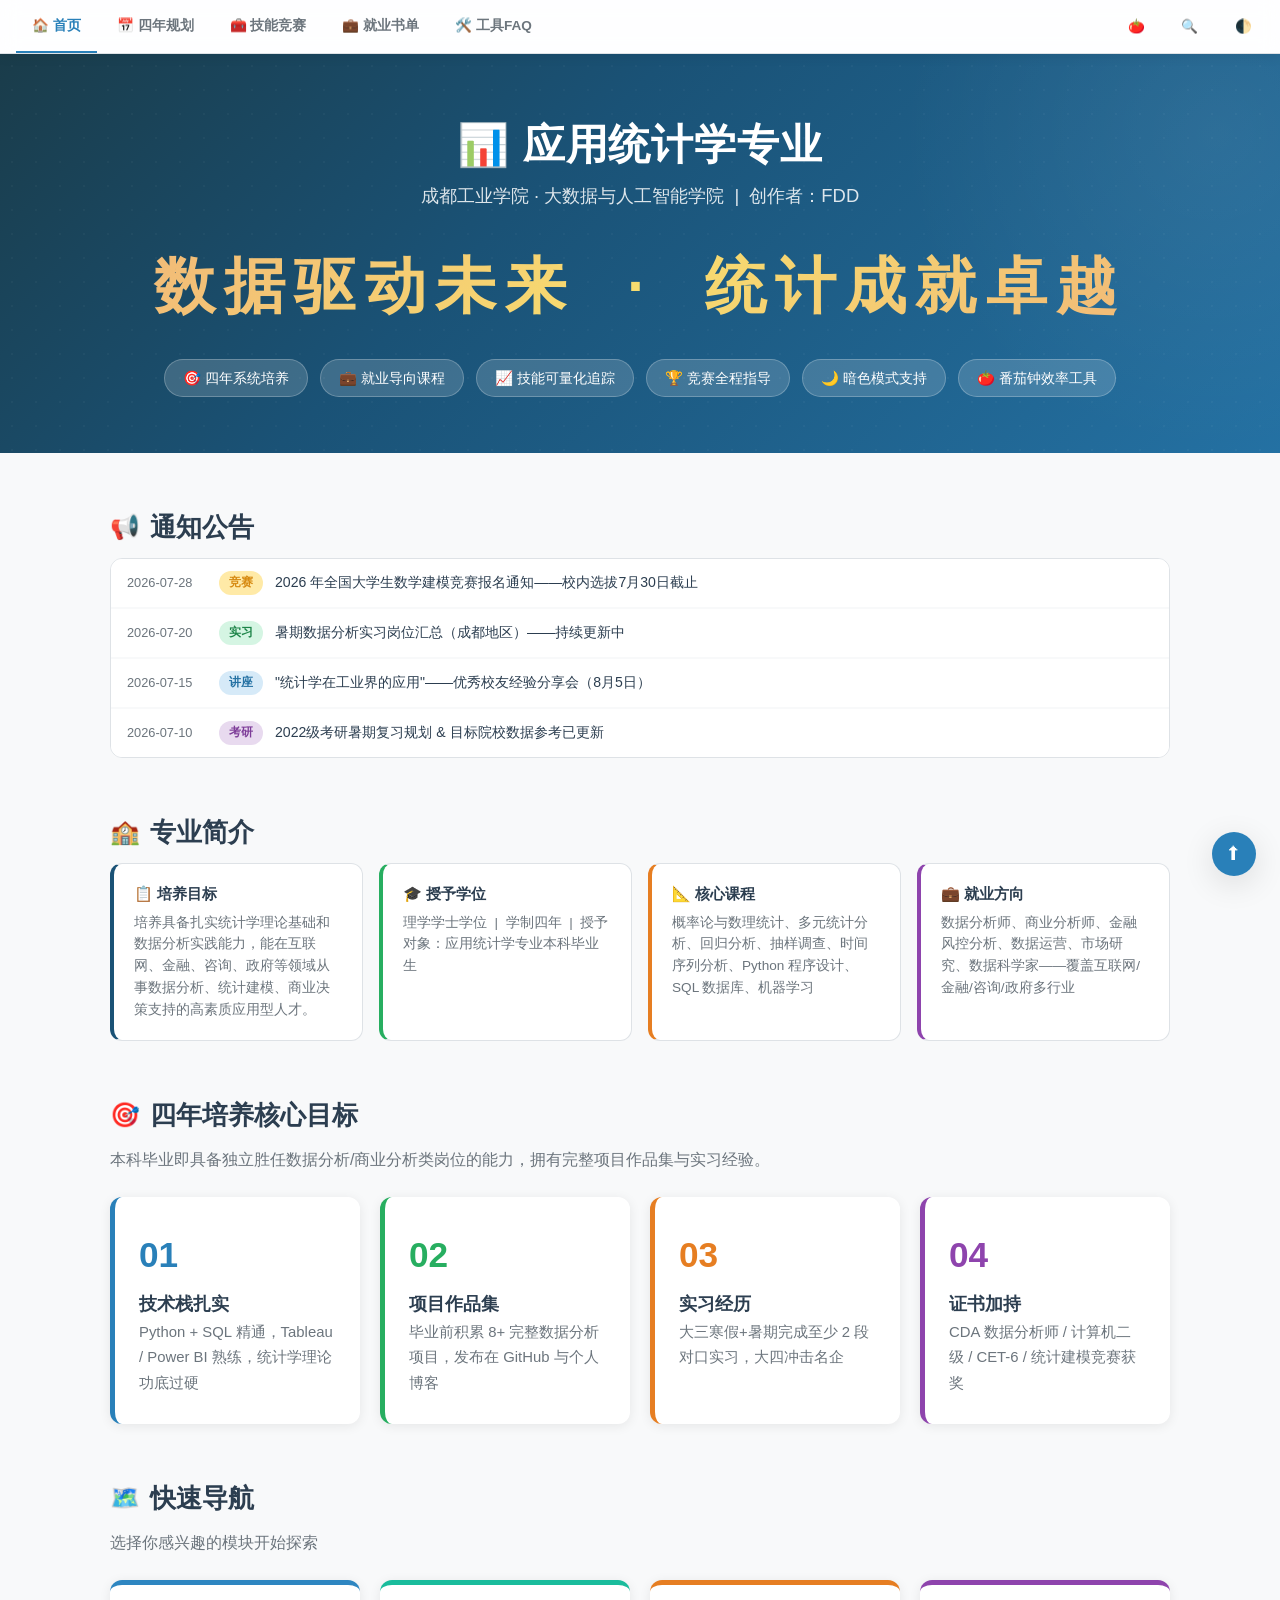
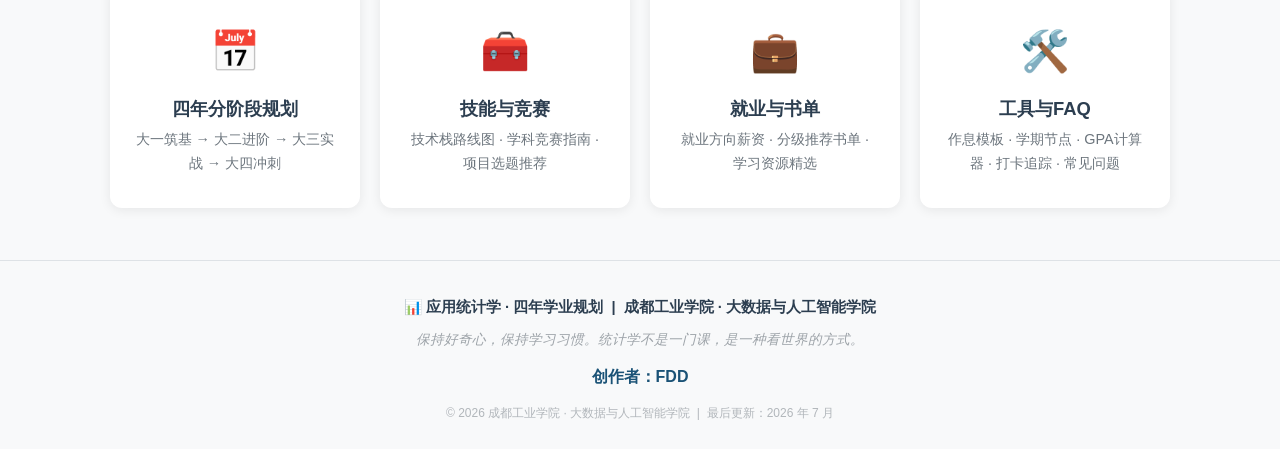
==== commit ea618102: "首页升级：新增通知公告、专业简介、页脚重构 - 首页新增：通知公告栏（竞赛/实习/讲座/考研标签） - 首页新增：专业简介板块（培养目标/学位/课程/就业） - 页脚重构：结构化展示，保留 FDD 署" ====
--- a/index.html
+++ b/index.html
@@ -3,10 +3,10 @@
 <head>
 <meta charset="UTF-8">
 <meta name="viewport" content="width=device-width, initial-scale=1.0">
-<title>首页 | 成都工业学院 · 应用统计学四年规划</title>
-<meta name="description" content="成都工业学院应用统计学专业四年大学规划，涵盖课程、技能、竞赛、就业等全方位规划">
-<meta property="og:title" content="应用统计学四年规划 | CDTU">
-<meta property="og:description" content="成都工业学院应用统计学专业四年大学规划">
+<title>应用统计学专业 | 成都工业学院 · 大数据与人工智能学院</title>
+<meta name="description" content="成都工业学院应用统计学专业官网——四年培养方案、技能路线图、学科竞赛、就业方向、互动学习工具">
+<meta property="og:title" content="应用统计学专业 | 成都工业学院 · 大数据与人工智能学院">
+<meta property="og:description" content="成都工业学院应用统计学专业——数据驱动未来，统计成就卓越">
 <meta property="og:type" content="website">
 <meta name="theme-color" content="#1a5276">
 <link rel="manifest" href="manifest.json">
@@ -24,23 +24,74 @@
 <div id="app-breadcrumb"></div>
 
 <header class="hero">
-  <h1>📊 应用统计学 · 四年大学规划</h1>
-  <p class="subtitle">成都工业学院 · 大数据与人工智能学院 &nbsp;|&nbsp; 2026–2030 &nbsp;|&nbsp; 创作者：FDD</p>
-  <div class="motto">德厚流光 &nbsp;·&nbsp; 栋立苍穹</div>
+  <h1>📊 应用统计学专业</h1>
+  <p class="subtitle">成都工业学院 · 大数据与人工智能学院 &nbsp;|&nbsp; 创作者：FDD</p>
+  <div class="motto">数据驱动未来 &nbsp;·&nbsp; 统计成就卓越</div>
   <div class="badge-row">
-    <span class="badge">🎯 目标导向</span>
-    <span class="badge">💼 就业驱动</span>
-    <span class="badge">📈 技能可量化</span>
-    <span class="badge">🔄 持续迭代</span>
-    <span class="badge">🌙 支持暗色模式</span>
-    <span class="badge">🎧 音乐播放器</span>
+    <span class="badge">🎯 四年系统培养</span>
+    <span class="badge">💼 就业导向课程</span>
+    <span class="badge">📈 技能可量化追踪</span>
+    <span class="badge">🏆 竞赛全程指导</span>
+    <span class="badge">🌙 暗色模式支持</span>
+    <span class="badge">🍅 番茄钟效率工具</span>
   </div>
 </header>
 
 <div class="container">
 
+<!-- 通知公告 -->
 <section>
-  <div class="section-title reveal" data-animate="fade-in-up"><span class="icon">🎯</span> 核心目标</div>
+  <div class="section-title reveal" data-animate="fade-in-up"><span class="icon">📢</span> 通知公告</div>
+  <div class="notice-list reveal" data-animate="fade-in-up">
+    <div class="notice-item">
+      <span class="notice-date">2026-07-28</span>
+      <span class="notice-tag tag-competition">竞赛</span>
+      <a href="skills.html">2026 年全国大学生数学建模竞赛报名通知——校内选拔7月30日截止</a>
+    </div>
+    <div class="notice-item">
+      <span class="notice-date">2026-07-20</span>
+      <span class="notice-tag tag-internship">实习</span>
+      <a href="career.html">暑期数据分析实习岗位汇总（成都地区）——持续更新中</a>
+    </div>
+    <div class="notice-item">
+      <span class="notice-date">2026-07-15</span>
+      <span class="notice-tag tag-lecture">讲座</span>
+      <a href="plan.html">"统计学在工业界的应用"——优秀校友经验分享会（8月5日）</a>
+    </div>
+    <div class="notice-item">
+      <span class="notice-date">2026-07-10</span>
+      <span class="notice-tag tag-academic">考研</span>
+      <a href="career.html">2022级考研暑期复习规划 & 目标院校数据参考已更新</a>
+    </div>
+  </div>
+</section>
+
+<!-- 专业简介 -->
+<section>
+  <div class="section-title reveal" data-animate="fade-in-up"><span class="icon">🏫</span> 专业简介</div>
+  <div class="about-grid reveal" data-animate="fade-in-up">
+    <div class="about-card">
+      <h3>📋 培养目标</h3>
+      <p>培养具备扎实统计学理论基础和数据分析实践能力，能在互联网、金融、咨询、政府等领域从事数据分析、统计建模、商业决策支持的高素质应用型人才。</p>
+    </div>
+    <div class="about-card">
+      <h3>🎓 授予学位</h3>
+      <p>理学学士学位 &nbsp;|&nbsp; 学制四年 &nbsp;|&nbsp; 授予对象：应用统计学专业本科毕业生</p>
+    </div>
+    <div class="about-card">
+      <h3>📐 核心课程</h3>
+      <p>概率论与数理统计、多元统计分析、回归分析、抽样调查、时间序列分析、Python 程序设计、SQL 数据库、机器学习</p>
+    </div>
+    <div class="about-card">
+      <h3>💼 就业方向</h3>
+      <p>数据分析师、商业分析师、金融风控分析、数据运营、市场研究、数据科学家——覆盖互联网/金融/咨询/政府多行业</p>
+    </div>
+  </div>
+</section>
+
+<!-- 核心目标 -->
+<section>
+  <div class="section-title reveal" data-animate="fade-in-up"><span class="icon">🎯</span> 四年培养核心目标</div>
   <p class="section-desc reveal" data-animate="fade-in-up">本科毕业即具备独立胜任数据分析/商业分析类岗位的能力，拥有完整项目作品集与实习经验。</p>
   <div class="goal-grid">
     <div class="goal-card reveal" data-animate="fade-in-up">
@@ -53,7 +104,7 @@
     </div>
     <div class="goal-card reveal" data-animate="fade-in-up" style="border-left-color:#e67e22;">
       <div class="num" style="color:#e67e22;">03</div><h3>实习经历</h3>
-      <p>大三寒假+暑期完成至少 2 段对口实习，大四冲击大厂</p>
+      <p>大三寒假+暑期完成至少 2 段对口实习，大四冲击名企</p>
     </div>
     <div class="goal-card reveal" data-animate="fade-in-up" style="border-left-color:#8e44ad;">
       <div class="num" style="color:#8e44ad;">04</div><h3>证书加持</h3>
@@ -62,6 +113,7 @@
   </div>
 </section>
 
+<!-- 快速导航 -->
 <section>
   <div class="section-title reveal" data-animate="fade-in-up"><span class="icon">🗺️</span> 快速导航</div>
   <p class="section-desc reveal" data-animate="fade-in-up">选择你感兴趣的模块开始探索</p>
@@ -80,7 +132,7 @@
     </a>
     <a href="tools.html" class="page-link-card reveal" data-animate="fade-in-up" style="border-top-color:var(--year4)">
       <span class="pl-icon">🛠️</span><h3>工具与FAQ</h3>
-      <p>作息模板 · 学期节点 · GPA计算器 · 进度追踪 · 常见问题</p>
+      <p>作息模板 · 学期节点 · GPA计算器 · 打卡追踪 · 常见问题</p>
     </a>
   </div>
 </section>
--- a/css/components.css
+++ b/css/components.css
@@ -588,6 +588,67 @@
 }
 .skill-chk:hover { border-color: var(--primary-light); }
 .skill-chk.checked { background: var(--success); color: #fff; border-color: var(--success); }
+
+/* ── Announcements ── */
+.notice-list {
+  display: flex; flex-direction: column; gap: 2px;
+  border: 1px solid var(--border); border-radius: var(--radius);
+  overflow: hidden;
+}
+.notice-item {
+  display: flex; align-items: center; gap: 12px;
+  padding: 12px 16px; background: var(--card-bg);
+  transition: background .2s;
+}
+.notice-item:hover { background: var(--bg); }
+.notice-date {
+  font-size: .8rem; color: var(--text-muted); white-space: nowrap;
+  font-variant-numeric: tabular-nums; min-width: 80px;
+}
+.notice-tag {
+  font-size: .72rem; font-weight: 700; padding: 2px 10px;
+  border-radius: 99px; white-space: nowrap; text-transform: uppercase;
+}
+.notice-tag.tag-competition { background: #ffeaa7; color: #d68910; }
+.notice-tag.tag-internship  { background: #d5f5e3; color: #1e8449; }
+.notice-tag.tag-lecture    { background: #d6eaf8; color: #2471a3; }
+.notice-tag.tag-academic   { background: #e8daef; color: #7d3c98; }
+[data-theme="dark"] .notice-tag.tag-competition { background: #5c3a00; color: #f9d56e; }
+[data-theme="dark"] .notice-tag.tag-internship  { background: #0a3d1e; color: #82e0aa; }
+[data-theme="dark"] .notice-tag.tag-lecture    { background: #0a2a44; color: #85c1e9; }
+[data-theme="dark"] .notice-tag.tag-academic   { background: #2c0a3d; color: #d7bde2; }
+.notice-item a {
+  color: var(--text); text-decoration: none; font-size: .88rem;
+  flex: 1; min-width: 0; overflow: hidden; text-overflow: ellipsis; white-space: nowrap;
+}
+.notice-item a:hover { color: var(--primary-light); }
+
+/* ── About Section ── */
+.about-grid {
+  display: grid; grid-template-columns: repeat(auto-fit, minmax(240px, 1fr));
+  gap: 16px;
+}
+.about-card {
+  background: var(--card-bg); border: 1px solid var(--border);
+  border-radius: var(--radius); padding: 20px;
+  border-left: 4px solid var(--primary);
+}
+.about-card:nth-child(2) { border-left-color: #27ae60; }
+.about-card:nth-child(3) { border-left-color: #e67e22; }
+.about-card:nth-child(4) { border-left-color: #8e44ad; }
+.about-card h3 { font-size: .95rem; margin-bottom: 8px; color: var(--text); }
+.about-card p { font-size: .85rem; color: var(--text-muted); line-height: 1.6; }
+
+/* ── Footer ── */
+footer {
+  text-align: center; padding: 32px 20px 24px;
+  border-top: 1px solid var(--border); margin-top: 40px;
+  color: var(--text-muted); font-size: .85rem; line-height: 2;
+}
+.footer-brand { font-weight: 700; color: var(--text); font-size: .92rem; }
+.footer-motto { opacity: .65; font-style: italic; margin: 4px 0; }
+.footer-creator { font-weight: 700; color: var(--primary); font-size: 1rem; margin: 8px 0; }
+.footer-copy { font-size: .75rem; opacity: .5; margin-top: 8px; }
 
 /* ── Mobile ── */
 @media (max-width: 640px) {
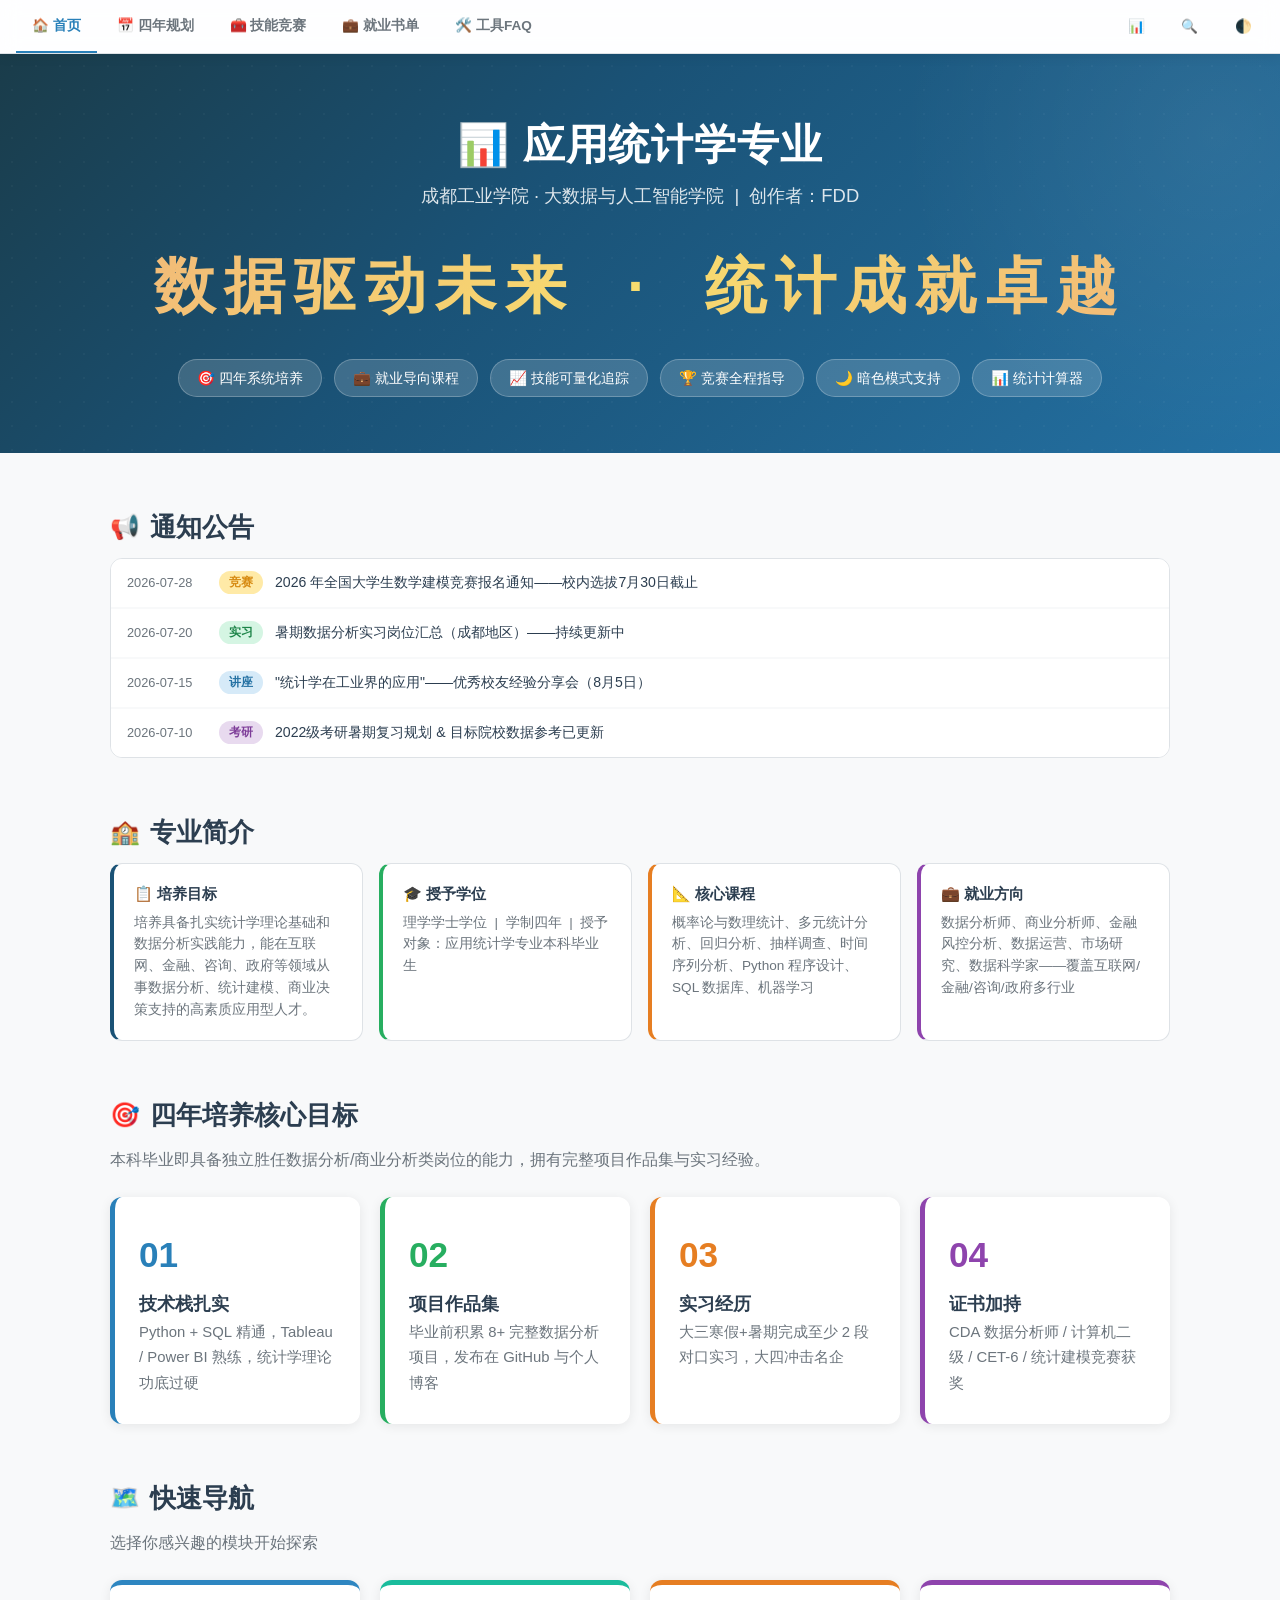
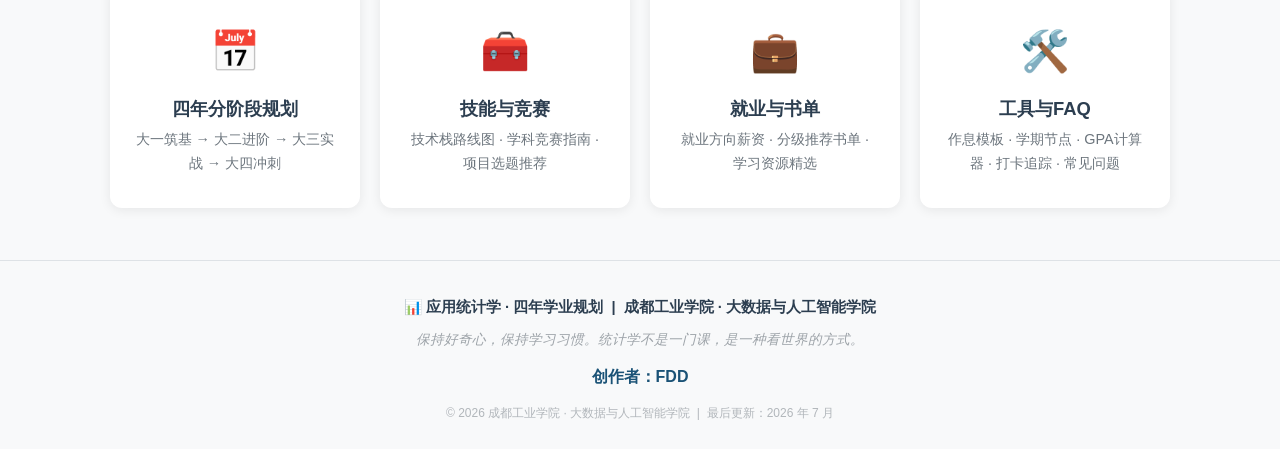
==== commit 891f5c35: "替换番茄钟为描述统计计算器 + 性能优化 - 新增 stat-calc.js：粘贴数据即时计算均值/中位数/众数/方差/标准差/偏度/峰度/Q1/Q3/IQR/CV - 支持逗号/空格/换行分隔，示例" ====
--- a/index.html
+++ b/index.html
@@ -33,7 +33,7 @@
     <span class="badge">📈 技能可量化追踪</span>
     <span class="badge">🏆 竞赛全程指导</span>
     <span class="badge">🌙 暗色模式支持</span>
-    <span class="badge">🍅 番茄钟效率工具</span>
+    <span class="badge">📊 统计计算器</span>
   </div>
 </header>
 
@@ -143,15 +143,15 @@
 <div id="app-footer"></div>
 <div id="app-back-top"></div>
 <div id="app-search-overlay"></div>
-<div id="app-pomodoro-panel"></div>
+<div id="app-stat-panel"></div>
 
-<script src="js/utils.js"></script>
-<script src="js/theme.js"></script>
-<script src="js/navigation.js"></script>
-<script src="js/components.js"></script>
-<script src="js/animations.js"></script>
-<script src="js/search-index.js"></script>
-<script src="js/pomodoro.js" defer></script>
-<script src="js/app.js"></script>
+<script defer src="js/utils.js"></script>
+<script defer src="js/theme.js"></script>
+<script defer src="js/navigation.js"></script>
+<script defer src="js/components.js"></script>
+<script defer src="js/animations.js"></script>
+<script defer src="js/search-index.js"></script>
+<script defer src="js/stat-calc.js" defer></script>
+<script defer src="js/app.js"></script>
 </body>
 </html>
--- a/css/base.css
+++ b/css/base.css
@@ -77,7 +77,7 @@
 /* ── Print ── */
 @media print {
   .nav, .theme-toggle, #app-back-top, #app-reading-bar, #app-search-overlay,
-  .pomodoro-toggle, #app-pomodoro-panel, .hamburger-btn { display: none !important; }
+  .stat-toggle, #app-stat-panel, .hamburger-btn { display: none !important; }
   .hero { padding: 24px; }
   .tab-btn:not(.active) { display: none; }
   .tab-panel { display: block !important; margin-bottom: 24px; }
--- a/css/components.css
+++ b/css/components.css
@@ -62,140 +62,86 @@
   .nav-actions { margin-left: auto; }
 }
 
-/* ── Pomodoro Timer ── */
-.pomodoro-toggle {
+/* ── Statistics Calculator Panel ── */
+.stat-toggle {
   width: 42px; height: 42px; border-radius: 50%; border: 2px solid var(--border);
   background: var(--card-bg);
   font-size: 1.1rem; cursor: pointer; transition: all .25s;
   display: flex; align-items: center; justify-content: center;
   position: relative;
 }
-.pomodoro-toggle:hover { transform: scale(1.1); border-color: var(--danger); }
-.pomodoro-toggle.pomodoro-running {
-  border-color: var(--danger);
-  animation: pomodoro-pulse 2s ease-in-out infinite;
-}
-@keyframes pomodoro-pulse {
-  0%, 100% { box-shadow: 0 0 0 0 rgba(231,76,60,.4); }
-  50% { box-shadow: 0 0 0 10px rgba(231,76,60,0); }
-}
-
-/* Panel */
-#app-pomodoro-panel {
+.stat-toggle:hover { transform: scale(1.1); border-color: var(--primary-light); }
+
+#app-stat-panel {
   position: fixed; bottom: 80px; right: 20px; z-index: 500;
-  width: 340px; max-width: calc(100vw - 40px);
-}
-#app-pomodoro-panel.open .pomodoro-panel-inner {
+  width: 380px; max-width: calc(100vw - 32px);
+}
+#app-stat-panel.open .stat-panel-inner {
   transform: translateY(0) scale(1);
   opacity: 1; visibility: visible;
 }
-.pomodoro-panel-inner {
+.stat-panel-inner {
   background: var(--card-bg); border-radius: var(--radius);
   box-shadow: var(--shadow-lg); border: 1px solid var(--border);
-  padding: 20px;
+  padding: 16px;
   transform: translateY(20px) scale(.95);
   opacity: 0; visibility: hidden;
-  transition: all .3s cubic-bezier(.4,0,.2,1);
-}
-
-.pomodoro-panel-header {
+  transition: all .25s cubic-bezier(.4,0,.2,1);
+}
+
+.stat-panel-header {
   display: flex; justify-content: space-between; align-items: center;
-  margin-bottom: 16px;
-}
-.pomodoro-panel-header h3 { font-size: 1.05rem; display: flex; align-items: center; gap: 8px; }
-.pomodoro-close {
-  width: 32px; height: 32px; border-radius: 50%; border: none;
-  background: var(--border); cursor: pointer; font-size: 1rem;
+  margin-bottom: 12px;
+}
+.stat-panel-header h3 { font-size: 1rem; display: flex; align-items: center; gap: 8px; }
+.stat-close {
+  width: 28px; height: 28px; border-radius: 50%; border: none;
+  background: var(--border); cursor: pointer; font-size: .9rem;
   display: flex; align-items: center; justify-content: center;
   transition: background .2s;
 }
-.pomodoro-close:hover { background: var(--danger); color: #fff; }
-
-/* Timer Ring */
-.pomodoro-ring-wrap {
-  position: relative; width: 160px; height: 160px;
-  margin: 0 auto 16px;
-}
-.pomodoro-ring-svg {
-  width: 100%; height: 100%;
-  transform: rotate(-90deg);
-}
-.pomodoro-ring-bg {
-  fill: none; stroke: var(--border); stroke-width: 8;
-}
-.pomodoro-ring-fill {
-  fill: none;
-  stroke: var(--danger);
-  stroke-width: 8;
-  stroke-linecap: round;
-  stroke-dasharray: 534;
-  stroke-dashoffset: calc(534 * (1 - var(--progress, 100%) / 100));
-  transition: stroke-dashoffset 1s linear;
-}
-.pomodoro-time {
-  position: absolute; top: 50%; left: 50%;
-  transform: translate(-50%, -50%);
-  font-size: 2rem; font-weight: 800;
-  font-variant-numeric: tabular-nums;
-  color: var(--text);
-}
-.pomodoro-label {
-  text-align: center; font-size: .85rem; font-weight: 600;
-  color: var(--text-muted); margin-top: -8px; margin-bottom: 12px;
-}
-
-/* Mode buttons */
-.pomodoro-modes {
-  display: flex; gap: 6px; margin-bottom: 14px;
-}
-.pomodoro-mode-btn {
-  flex: 1; padding: 8px 6px; border-radius: 8px;
-  border: 1px solid var(--border); background: transparent;
-  color: var(--text-muted); cursor: pointer;
-  font-size: .78rem; font-weight: 600; transition: all .2s;
-  font-family: inherit; text-align: center;
-}
-.pomodoro-mode-btn:hover { border-color: var(--primary-light); color: var(--primary-light); }
-.pomodoro-mode-btn.active {
-  background: var(--danger); color: #fff; border-color: var(--danger);
-}
-
-/* Controls */
-.pomodoro-controls {
-  display: flex; align-items: center; gap: 10px; justify-content: center;
-}
-.pomodoro-main-btn {
-  padding: 10px 32px; border-radius: 99px; border: none;
-  background: var(--danger); color: #fff; font-size: 1rem;
-  font-weight: 700; cursor: pointer; transition: all .2s;
-  font-family: inherit;
-}
-.pomodoro-main-btn:hover { transform: scale(1.05); filter: brightness(1.1); }
-.pomodoro-main-btn.running {
-  background: var(--warning, #f39c12);
-}
-.pomodoro-skip-btn, .pomodoro-reset-btn {
-  width: 40px; height: 40px; border-radius: 50%; border: 1px solid var(--border);
+.stat-close:hover { background: var(--danger); color: #fff; }
+
+.stat-input {
+  width: 100%; box-sizing: border-box;
+  padding: 10px 12px; border-radius: 8px;
+  border: 1px solid var(--border); background: var(--bg);
+  color: var(--text); font-family: 'Consolas','Monaco',monospace;
+  font-size: .82rem; line-height: 1.5; resize: vertical;
+  transition: border-color .2s;
+}
+.stat-input:focus { outline: none; border-color: var(--primary-light); }
+
+.stat-actions {
+  display: flex; gap: 8px; margin-top: 8px;
+}
+.stat-btn {
+  padding: 6px 14px; border-radius: 6px; border: 1px solid var(--border);
   background: var(--card-bg); color: var(--text-muted); cursor: pointer;
-  font-size: 1.1rem; transition: all .2s;
-  display: flex; align-items: center; justify-content: center;
-}
-.pomodoro-skip-btn:hover, .pomodoro-reset-btn:hover {
-  border-color: var(--text-muted); color: var(--text);
-}
-
-/* Session counter */
-.pomodoro-sessions {
-  text-align: center; margin-top: 12px;
-  font-size: 1.1rem; font-weight: 700; color: var(--danger);
-}
-.pomodoro-hint {
-  text-align: center; margin-top: 4px;
-  font-size: .75rem; color: var(--text-muted); opacity: .7;
+  font-size: .78rem; font-family: inherit; transition: all .15s;
+}
+.stat-btn:hover { border-color: var(--primary-light); color: var(--primary-light); }
+.stat-btn-example:hover { border-color: var(--success); color: var(--success); }
+.stat-btn-clear:hover { border-color: var(--danger); color: var(--danger); }
+
+.stat-result { margin-top: 10px; max-height: 60vh; overflow-y: auto; }
+.stat-placeholder { text-align: center; color: var(--text-muted); font-size: .82rem; padding: 20px 0; opacity: .6; }
+.stat-error { text-align: center; color: var(--danger); font-size: .82rem; padding: 12px 0; }
+
+.stat-table { width: 100%; border-collapse: collapse; font-size: .82rem; }
+.stat-table td { padding: 5px 10px; border-bottom: 1px solid var(--border); }
+.stat-table tr:last-child td { border-bottom: none; }
+.st-label { color: var(--text-muted); font-weight: 500; white-space: nowrap; width: 40%; }
+.st-value { color: var(--text); font-weight: 700; font-variant-numeric: tabular-nums; text-align: right; }
+
+.stat-interp {
+  margin-top: 10px; padding: 8px 12px; border-radius: 6px;
+  background: color-mix(in srgb, var(--primary-light) 10%, transparent);
+  font-size: .78rem; color: var(--text-muted); text-align: center;
 }
 
 @media (max-width: 640px) {
-  #app-pomodoro-panel { width: calc(100vw - 32px); right: 8px; bottom: 72px; }
+  #app-stat-panel { width: calc(100vw - 32px); right: 8px; bottom: 72px; }
 }
 
 /* ── Hero ── */
@@ -663,7 +609,7 @@
   .schedule-table th, .schedule-table td { padding: 6px 4px; }
   .gpa-table { font-size: .78rem; }
   .gpa-table th, .gpa-table td { padding: 6px 8px; }
-  #app-pomodoro-panel { width: calc(100vw - 32px); right: 8px; bottom: 72px; }
+  #app-stat-panel { width: calc(100vw - 32px); right: 8px; bottom: 72px; }
   .search-box { max-width: 95vw; }
 }
 
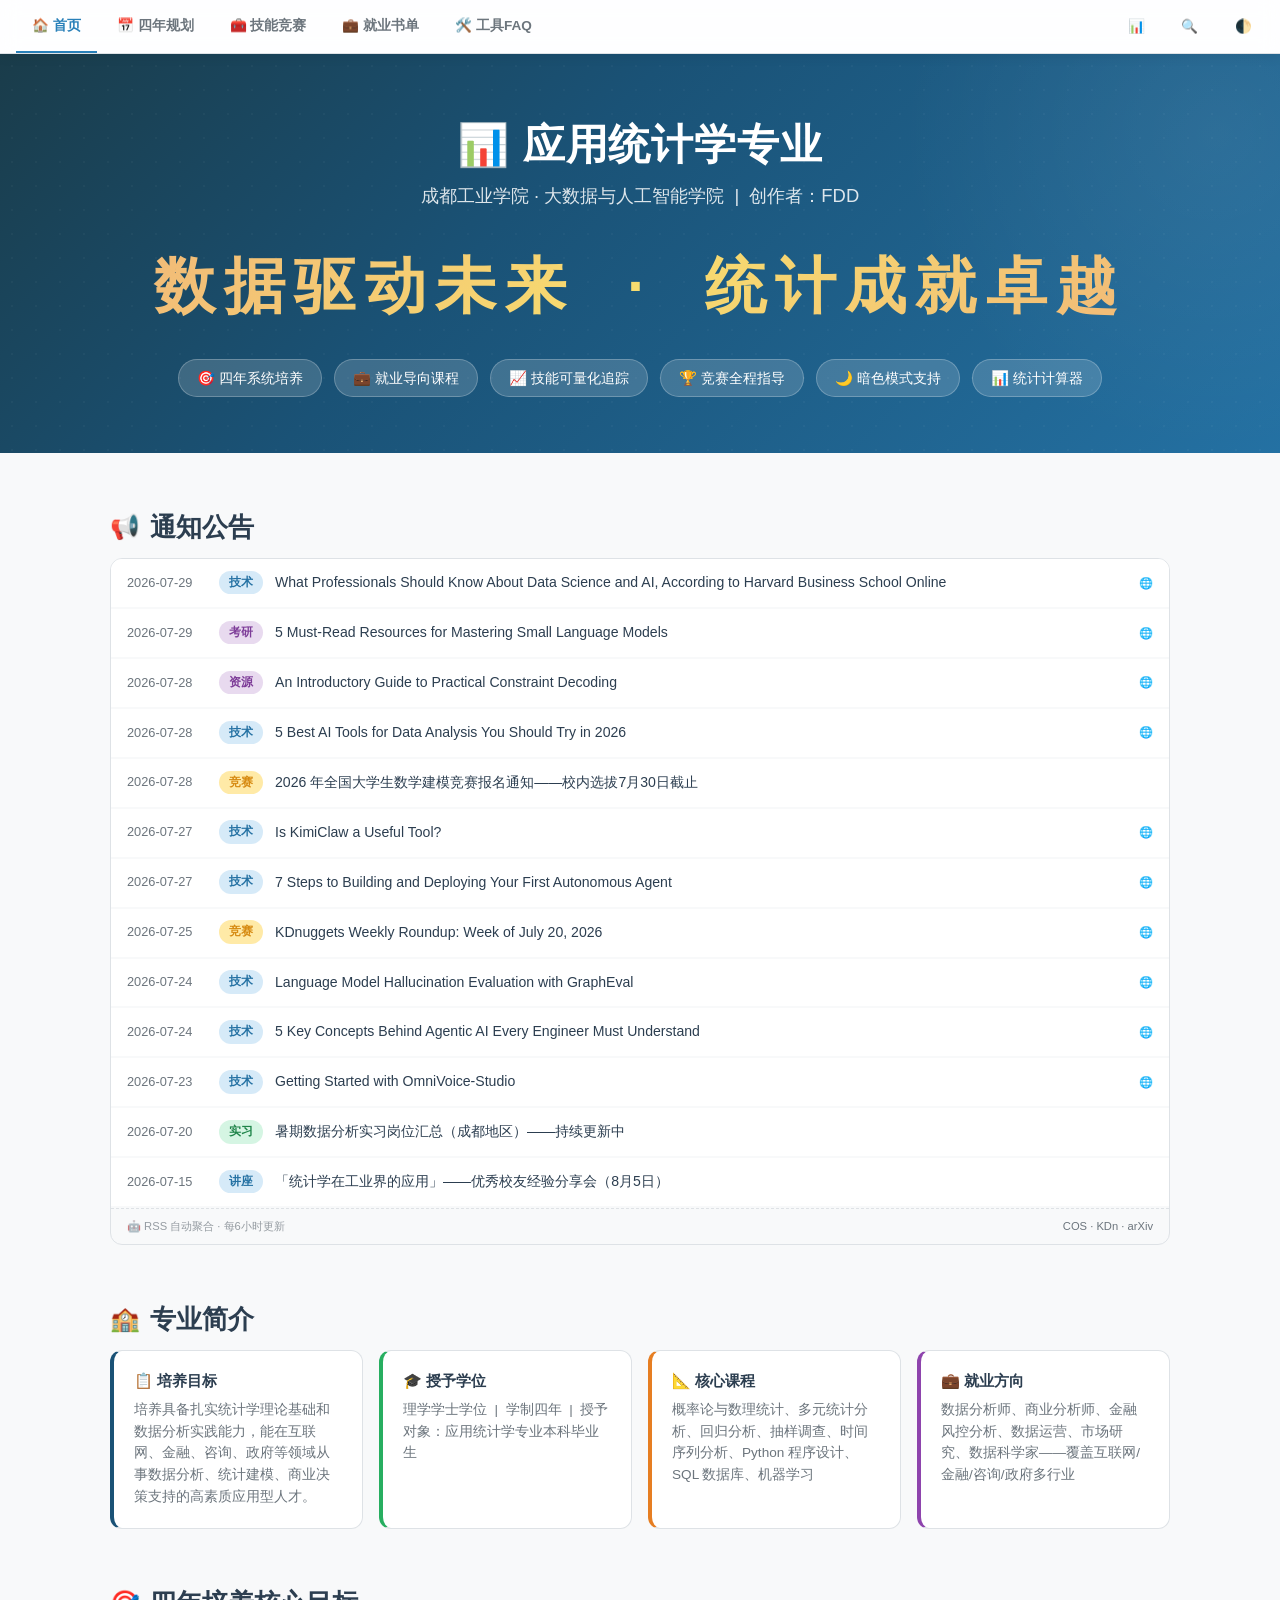
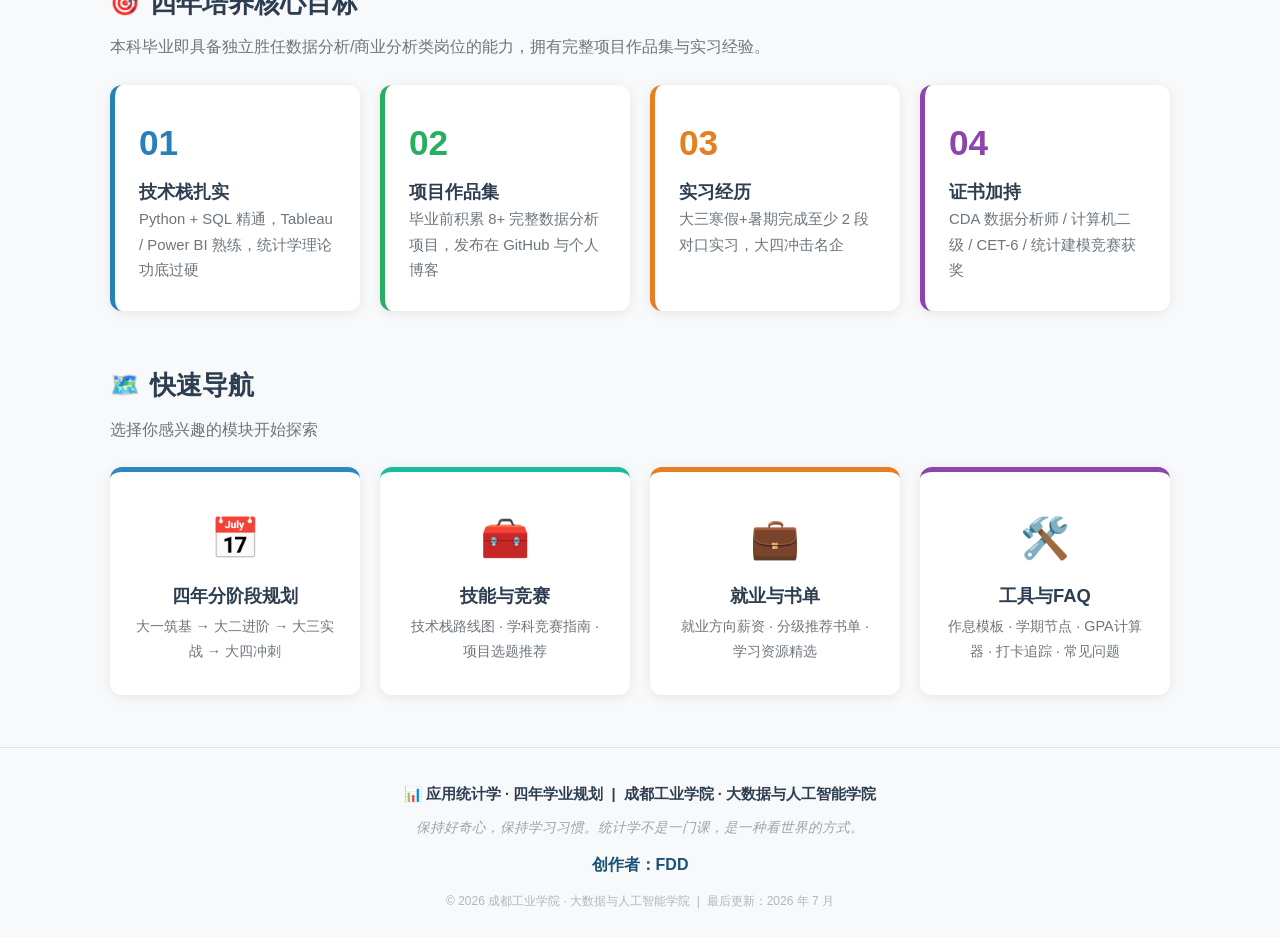
==== commit 7c7536bf: "专业度提升：SEO + 404页面 + 统计直方图 - sitemap.xml + robots.txt: 搜索引擎索引 - 404.html: 自定义404页面，含导航链接 - JSON-LD 结构" ====
--- a/index.html
+++ b/index.html
@@ -15,6 +15,25 @@
 <link rel="stylesheet" href="css/components.css">
 <link rel="stylesheet" href="css/animations.css">
 <script>(function(){var t=localStorage.getItem("cdtu-theme")||(window.matchMedia("(prefers-color-scheme: dark)").matches?"dark":"light");document.documentElement.setAttribute("data-theme",t);})()</script>
+<script type="application/ld+json">
+{
+  "@context": "https://schema.org",
+  "@type": "EducationalOrganization",
+  "name": "成都工业学院 · 应用统计学专业",
+  "description": "应用统计学专业四年培养方案、技能路线图、学科竞赛指导、就业方向与互动学习工具",
+  "url": "https://fdd-data.github.io/cdtu-stat-plan/",
+  "department": {
+    "@type": "EducationalOrganization",
+    "name": "大数据与人工智能学院",
+    "parentOrganization": {
+      "@type": "CollegeOrUniversity",
+      "name": "成都工业学院"
+    }
+  },
+  "teaches": "应用统计学",
+  "inLanguage": "zh-CN"
+}
+</script>
 </head>
 <body data-page="home">
 <a href="#main-content" class="skip-link">跳到主要内容</a>
@@ -42,7 +61,8 @@
 <!-- 通知公告 -->
 <section>
   <div class="section-title reveal" data-animate="fade-in-up"><span class="icon">📢</span> 通知公告</div>
-  <div class="notice-list reveal" data-animate="fade-in-up">
+  <div class="notice-list reveal" data-animate="fade-in-up" id="notice-list"
+       data-feed="data/announcements.json" data-show-footer>
     <div class="notice-item">
       <span class="notice-date">2026-07-28</span>
       <span class="notice-tag tag-competition">竞赛</span>
@@ -151,7 +171,8 @@
 <script defer src="js/components.js"></script>
 <script defer src="js/animations.js"></script>
 <script defer src="js/search-index.js"></script>
-<script defer src="js/stat-calc.js" defer></script>
+<script defer src="js/news.js"></script>
+<script defer src="js/stat-calc.js"></script>
 <script defer src="js/app.js"></script>
 </body>
 </html>
--- a/css/components.css
+++ b/css/components.css
@@ -139,6 +139,11 @@
   background: color-mix(in srgb, var(--primary-light) 10%, transparent);
   font-size: .78rem; color: var(--text-muted); text-align: center;
 }
+.stat-hist { margin-top: 14px; }
+.stat-hist-title { font-size: .78rem; font-weight: 600; color: var(--text-muted); margin-bottom: 4px; text-align: center; }
+.stat-hist-svg { width: 100%; height: auto; display: block; }
+[data-theme="dark"] .stat-hist-svg line { stroke: #2a2a4a; }
+[data-theme="dark"] .stat-hist-svg text { fill: #8899aa; }
 
 @media (max-width: 640px) {
   #app-stat-panel { width: calc(100vw - 32px); right: 8px; bottom: 72px; }
@@ -568,6 +573,15 @@
   flex: 1; min-width: 0; overflow: hidden; text-overflow: ellipsis; white-space: nowrap;
 }
 .notice-item a:hover { color: var(--primary-light); }
+.notice-lang { font-size: .7rem; margin-left: 4px; flex-shrink: 0; }
+.notice-footer {
+  display: flex; justify-content: space-between; align-items: center;
+  padding: 8px 16px; font-size: .7rem; color: var(--text-muted);
+  border-top: 1px dashed var(--border); flex-wrap: wrap; gap: 4px;
+}
+.notice-auto-badge { opacity: .7; }
+.notice-rss-links a { color: var(--text-muted); text-decoration: none; }
+.notice-rss-links a:hover { color: var(--primary-light); }
 
 /* ── About Section ── */
 .about-grid {
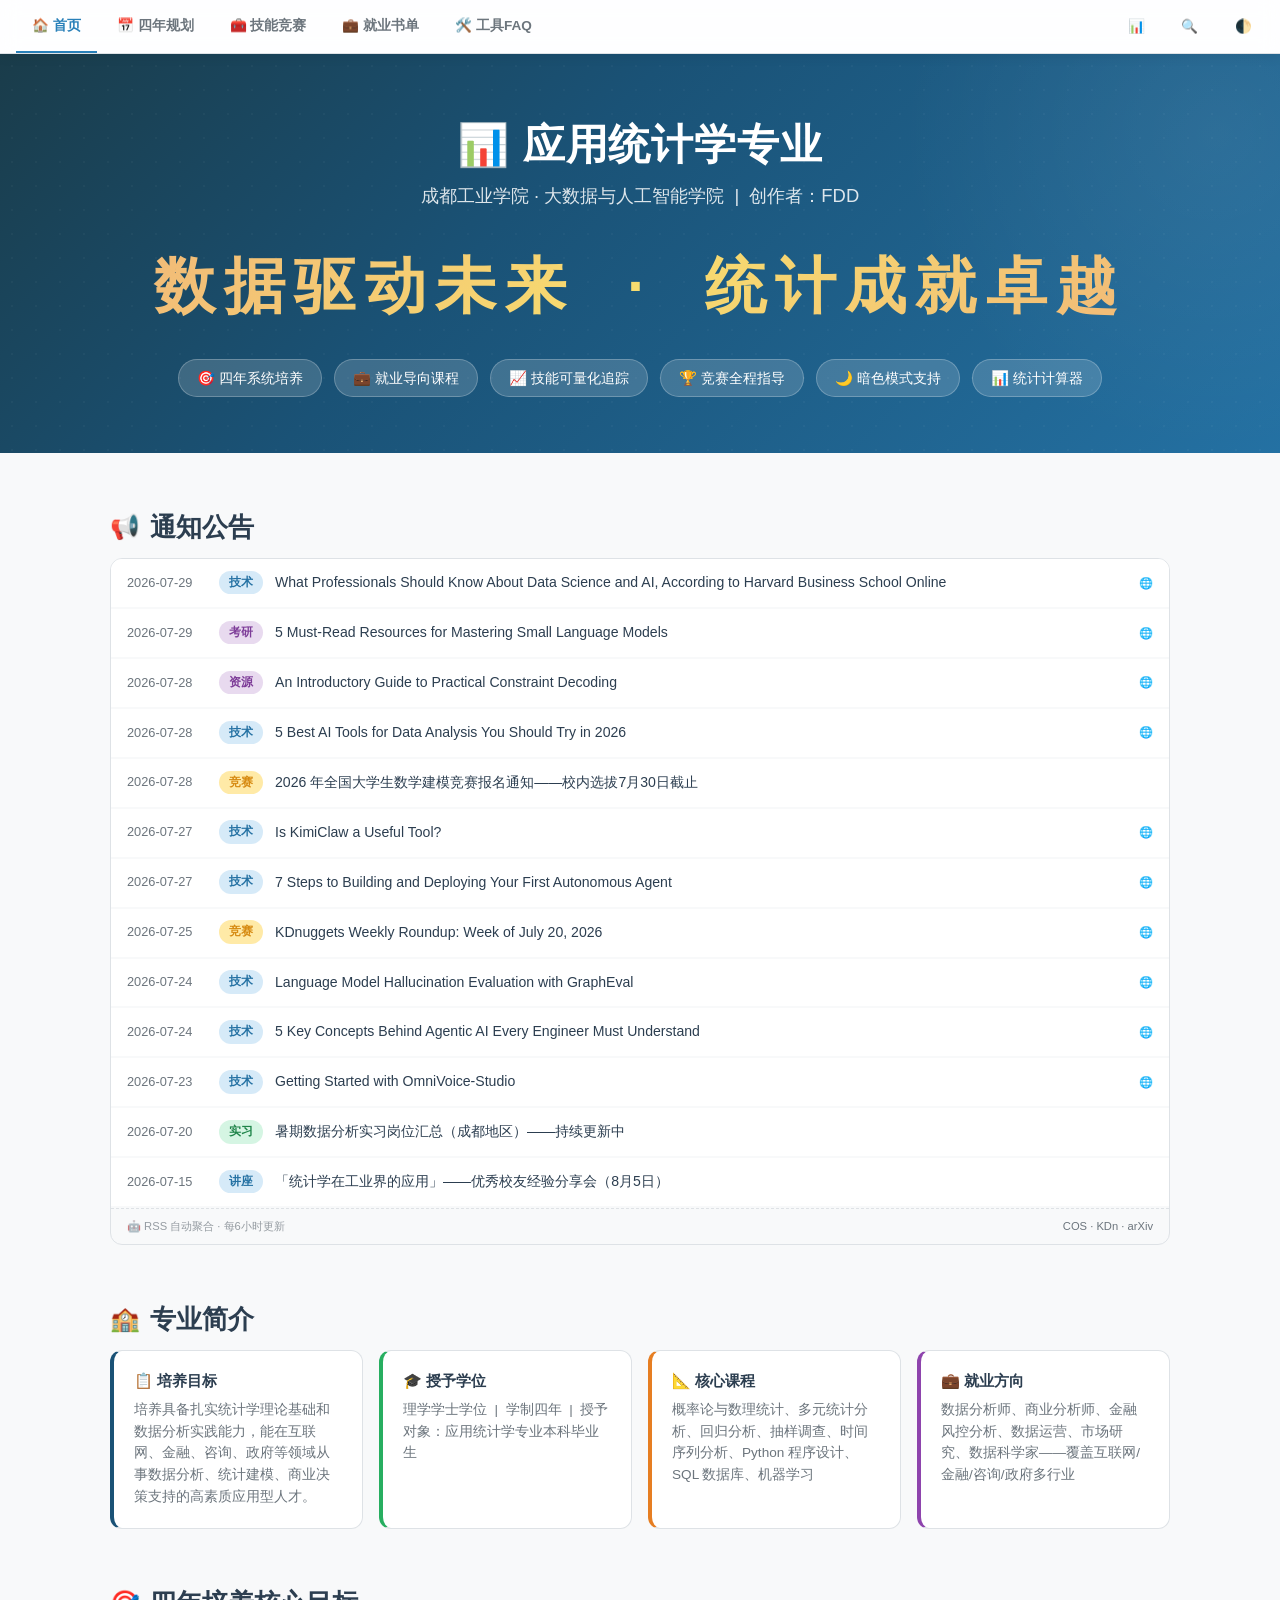
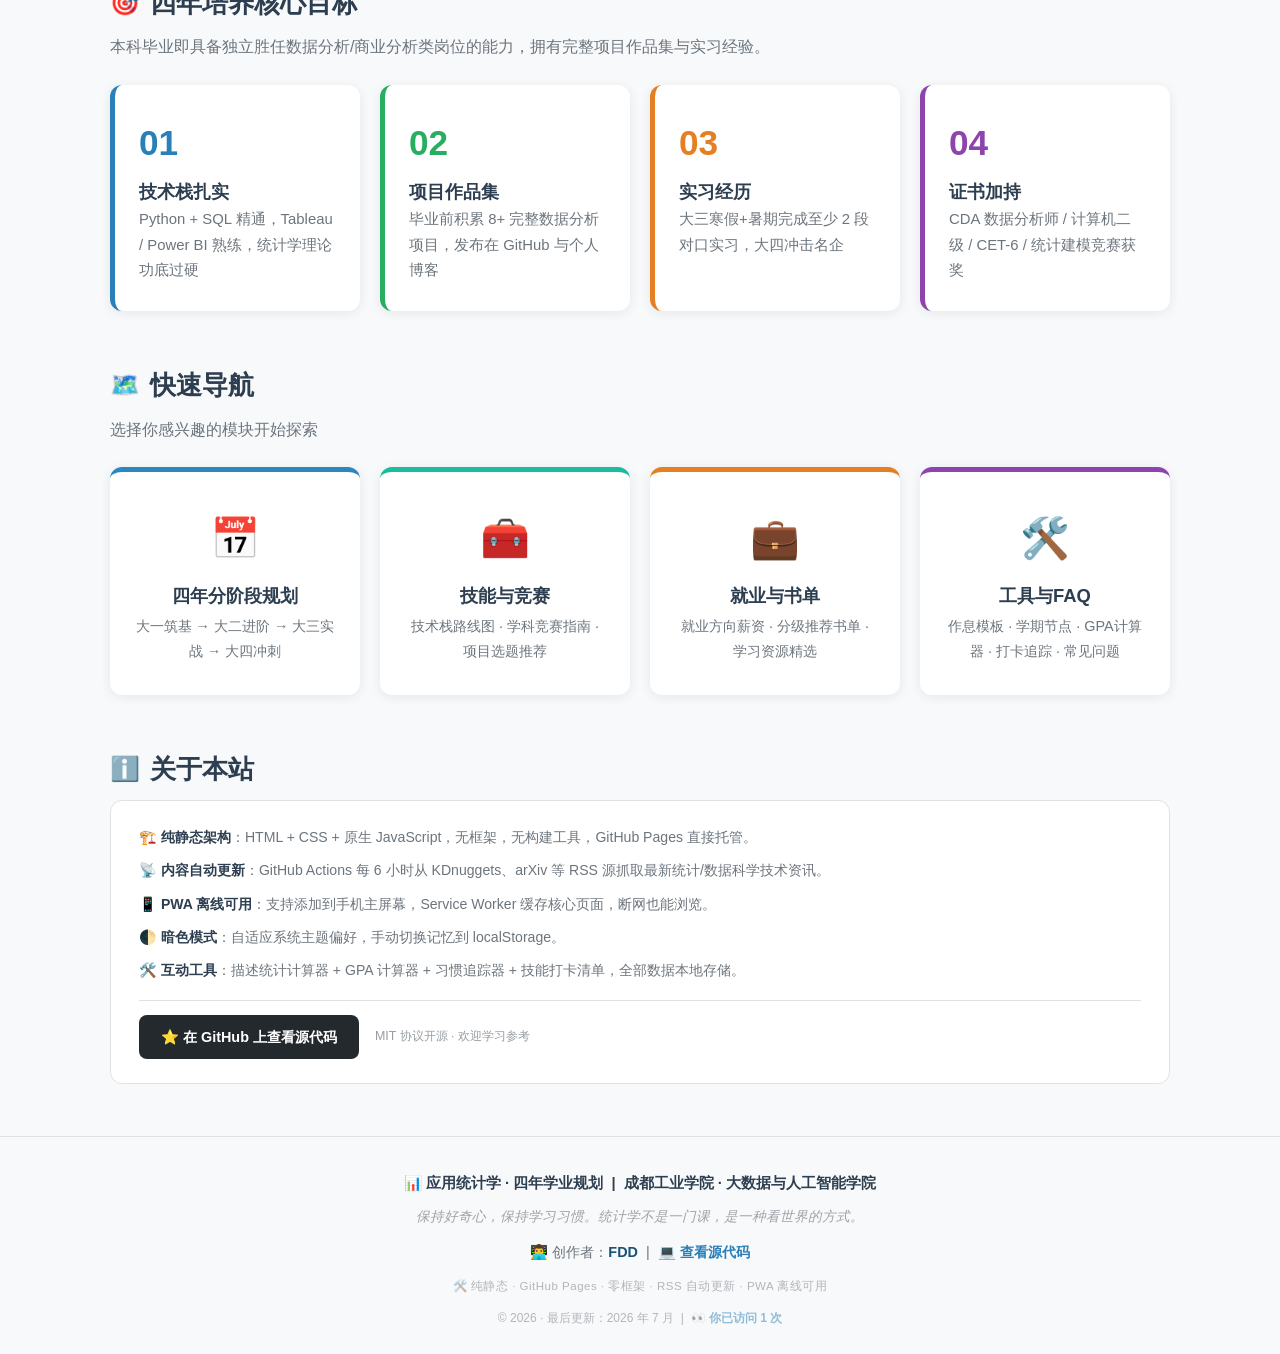
==== commit 1ed5ff9c: "个人站点温度提升：访问计数 + 关于本站 + 开源LICENSE - 页脚：GitHub源码链接、技术栈标签、访问计数器(localStorage) - 首页新增「关于本站」板块：架构说明 + Git" ====
--- a/index.html
+++ b/index.html
@@ -157,6 +157,22 @@
   </div>
 </section>
 
+
+<section>
+  <div class="section-title reveal" data-animate="fade-in-up"><span class="icon">ℹ️</span> 关于本站</div>
+  <div class="about-site reveal" data-animate="fade-in-up">
+    <p>🏗️ <strong>纯静态架构</strong>：HTML + CSS + 原生 JavaScript，无框架，无构建工具，GitHub Pages 直接托管。</p>
+    <p>📡 <strong>内容自动更新</strong>：GitHub Actions 每 6 小时从 KDnuggets、arXiv 等 RSS 源抓取最新统计/数据科学技术资讯。</p>
+    <p>📱 <strong>PWA 离线可用</strong>：支持添加到手机主屏幕，Service Worker 缓存核心页面，断网也能浏览。</p>
+    <p>🌓 <strong>暗色模式</strong>：自适应系统主题偏好，手动切换记忆到 localStorage。</p>
+    <p>🛠️ <strong>互动工具</strong>：描述统计计算器 + GPA 计算器 + 习惯追踪器 + 技能打卡清单，全部数据本地存储。</p>
+    <div class="about-cta">
+      <a href="https://github.com/fdd-data/cdtu-stat-plan" target="_blank" rel="noopener" class="gh-btn">⭐ 在 GitHub 上查看源代码</a>
+      <span class="about-license">MIT 协议开源 · 欢迎学习参考</span>
+    </div>
+  </div>
+</section>
+
 </div>
 </main>
 
--- a/css/components.css
+++ b/css/components.css
@@ -599,7 +599,26 @@
 .about-card h3 { font-size: .95rem; margin-bottom: 8px; color: var(--text); }
 .about-card p { font-size: .85rem; color: var(--text-muted); line-height: 1.6; }
 
-/* ── Footer ── */
+/* ── About Site ── */
+.about-site {
+  background: var(--card-bg); border: 1px solid var(--border);
+  border-radius: var(--radius); padding: 24px 28px;
+}
+.about-site p { font-size: .88rem; color: var(--text-muted); line-height: 1.8; margin-bottom: 8px; }
+.about-site p strong { color: var(--text); }
+.about-cta {
+  display: flex; align-items: center; gap: 16px; margin-top: 16px;
+  padding-top: 14px; border-top: 1px solid var(--border);
+  flex-wrap: wrap;
+}
+.gh-btn {
+  display: inline-flex; align-items: center; gap: 6px;
+  padding: 10px 22px; background: #24292e; color: #fff;
+  border-radius: 8px; text-decoration: none; font-weight: 700; font-size: .9rem;
+  transition: transform .15s, box-shadow .15s;
+}
+.gh-btn:hover { transform: translateY(-1px); box-shadow: 0 4px 12px rgba(0,0,0,.18); }
+.about-license { font-size: .78rem; color: var(--text-muted); opacity: .7; }
 footer {
   text-align: center; padding: 32px 20px 24px;
   border-top: 1px solid var(--border); margin-top: 40px;
@@ -607,8 +626,13 @@
 }
 .footer-brand { font-weight: 700; color: var(--text); font-size: .92rem; }
 .footer-motto { opacity: .65; font-style: italic; margin: 4px 0; }
-.footer-creator { font-weight: 700; color: var(--primary); font-size: 1rem; margin: 8px 0; }
+.footer-creator { font-size: .9rem; margin: 8px 0; }
+.footer-creator strong { color: var(--primary); }
+.footer-gh-link { color: var(--primary-light); text-decoration: none; font-weight: 600; }
+.footer-gh-link:hover { text-decoration: underline; }
+.footer-tech { font-size: .72rem; opacity: .5; margin: 6px 0; letter-spacing: .5px; }
 .footer-copy { font-size: .75rem; opacity: .5; margin-top: 8px; }
+.visit-count { font-weight: 600; color: var(--primary-light); }
 
 /* ── Mobile ── */
 @media (max-width: 640px) {
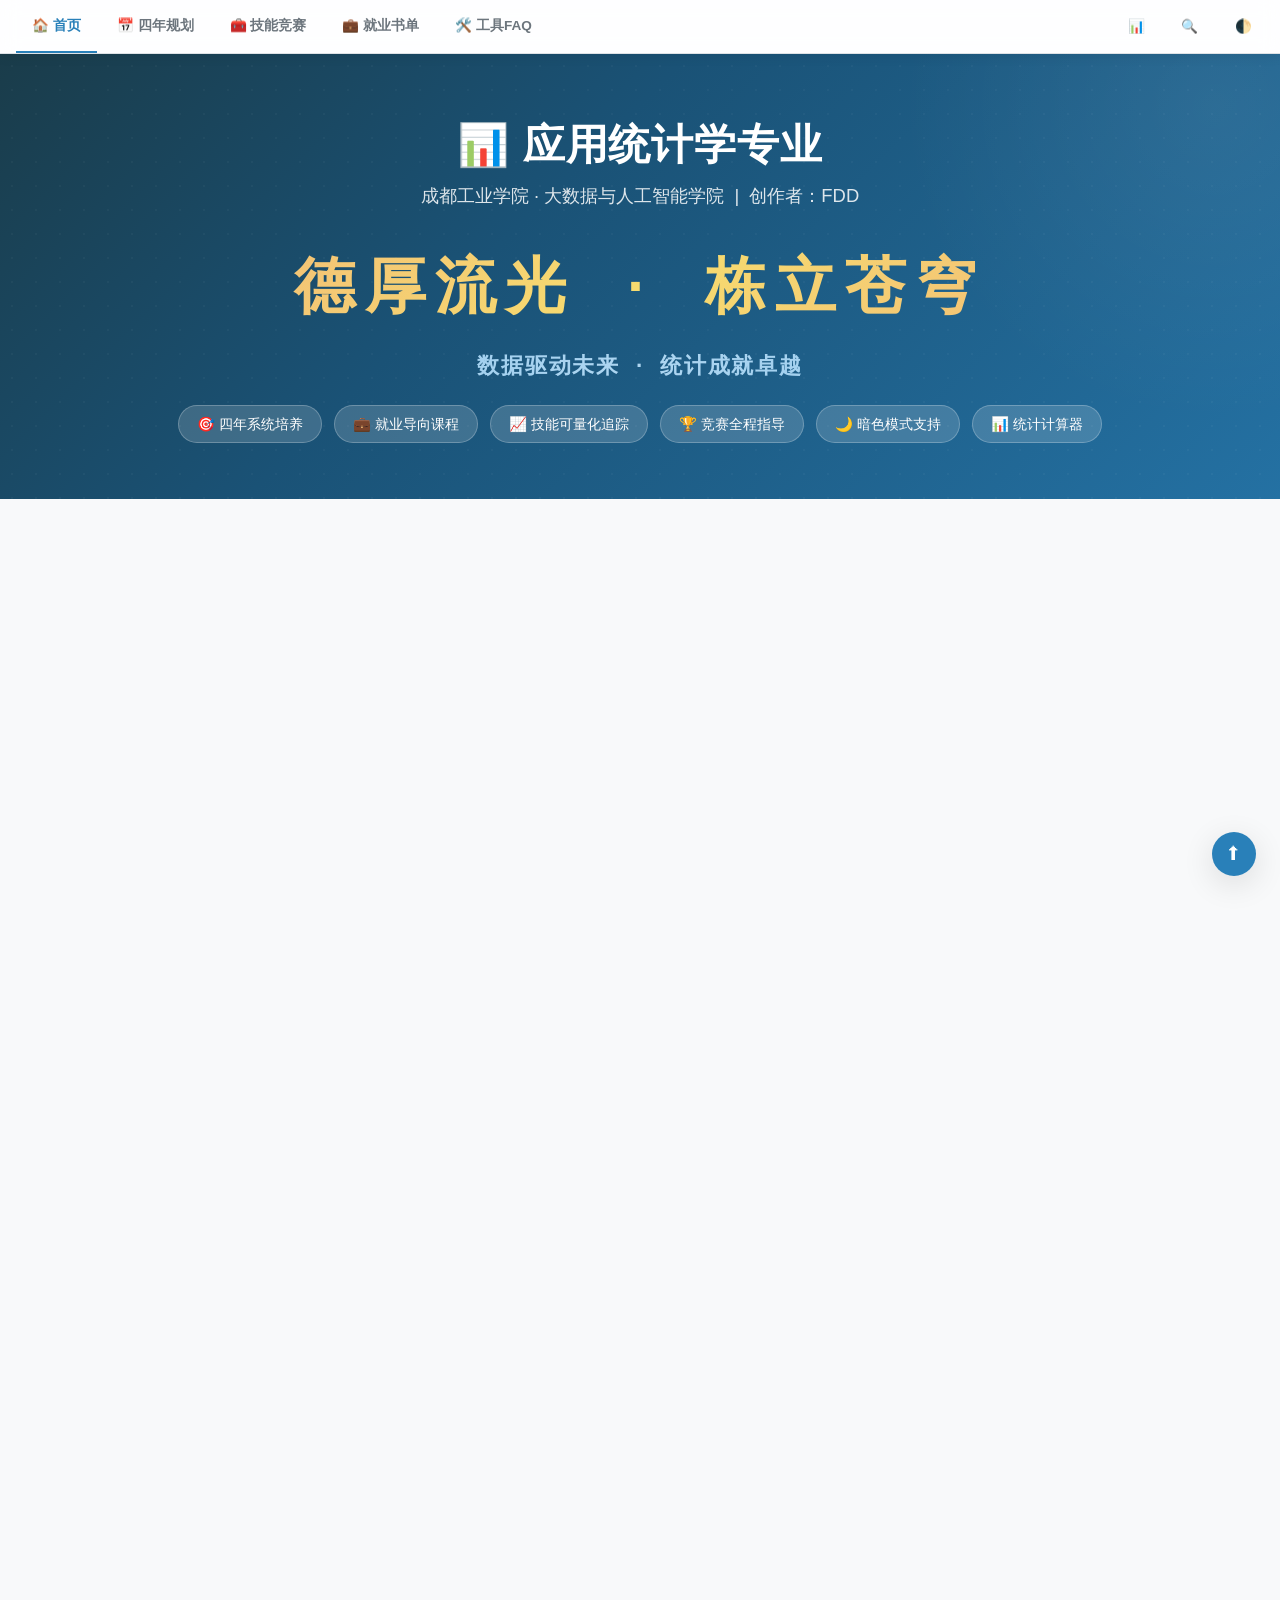
==== commit 53193862: "稳定性+安全性+流畅性加固 - CSP安全头: 所有页面添加 Content-Security-Policy meta - 渲染性能: section 添加 content-visibility:au" ====
--- a/index.html
+++ b/index.html
@@ -8,6 +8,7 @@
 <meta property="og:title" content="应用统计学专业 | 成都工业学院 · 大数据与人工智能学院">
 <meta property="og:description" content="成都工业学院应用统计学专业——数据驱动未来，统计成就卓越">
 <meta property="og:type" content="website">
+<meta http-equiv="Content-Security-Policy" content="default-src 'self'; style-src 'self' 'unsafe-inline'; script-src 'self' 'unsafe-inline'; img-src 'self' data:; connect-src 'self'; frame-ancestors 'none'; base-uri 'self'; form-action 'self'" >
 <meta name="theme-color" content="#1a5276">
 <link rel="manifest" href="manifest.json">
 <link rel="icon" href="data:image/svg+xml,%3Csvg xmlns=%22http://www.w3.org/2000/svg%22 viewBox=%220 0 32 32%22%3E%3Ctext y=%2226%22 font-size=%2226%22%3E📊%3C/text%3E%3C/svg%3E">
@@ -45,7 +46,8 @@
 <header class="hero">
   <h1>📊 应用统计学专业</h1>
   <p class="subtitle">成都工业学院 · 大数据与人工智能学院 &nbsp;|&nbsp; 创作者：FDD</p>
-  <div class="motto">数据驱动未来 &nbsp;·&nbsp; 统计成就卓越</div>
+  <div class="motto">德厚流光 &nbsp;·&nbsp; 栋立苍穹</div>
+  <div class="motto motto-sub">数据驱动未来 &nbsp;·&nbsp; 统计成就卓越</div>
   <div class="badge-row">
     <span class="badge">🎯 四年系统培养</span>
     <span class="badge">💼 就业导向课程</span>
--- a/css/components.css
+++ b/css/components.css
@@ -178,6 +178,13 @@
   position: relative; z-index: 1;
   animation: shimmer 3s ease-in-out infinite;
 }
+.hero .motto-sub {
+  font-size: clamp(1rem, 2.5vw, 1.4rem); font-weight: 700;
+  letter-spacing: .08em; margin-top: 8px;
+  background: linear-gradient(135deg, #85c1e9, #aed6f1, #85c1e9);
+  -webkit-background-clip: text; -webkit-text-fill-color: transparent;
+  background-clip: text;
+}
 @keyframes shimmer {
   0%, 100% { filter: brightness(1); }
   50% { filter: brightness(1.2); }
@@ -186,7 +193,7 @@
 .hero .badge { background: rgba(255,255,255,.16); border: 1px solid rgba(255,255,255,.24); padding: 6px 18px; border-radius: 99px; font-size: .9rem; }
 
 /* ── Section ── */
-section { margin: 52px 0; scroll-margin-top: 60px; }
+section { margin: 52px 0; scroll-margin-top: 60px; content-visibility: auto; contain-intrinsic-size: auto 500px; }
 .section-title { font-size: 1.65rem; font-weight: 700; display: flex; align-items: center; gap: 10px; margin-bottom: 8px; }
 .section-title .icon { font-size: 1.5rem; }
 .section-desc { color: var(--text-muted); margin-bottom: 24px; }
